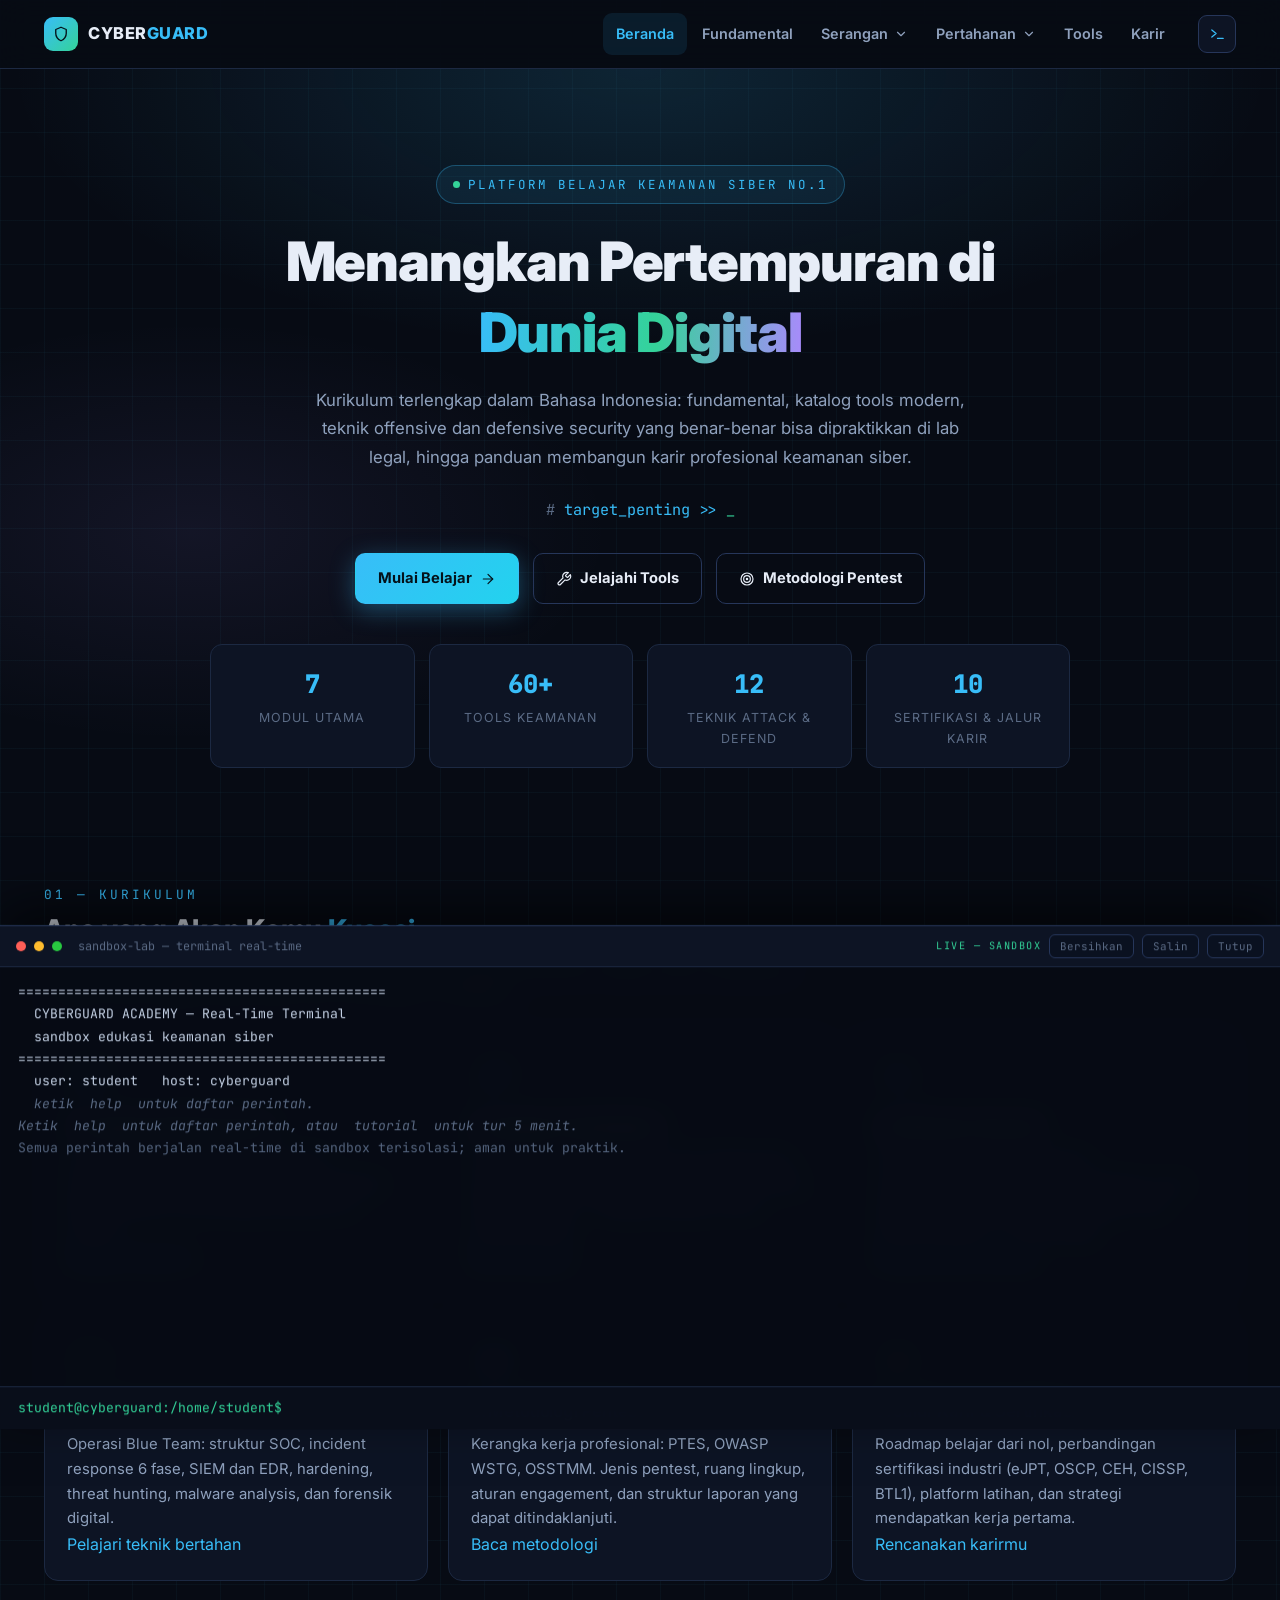
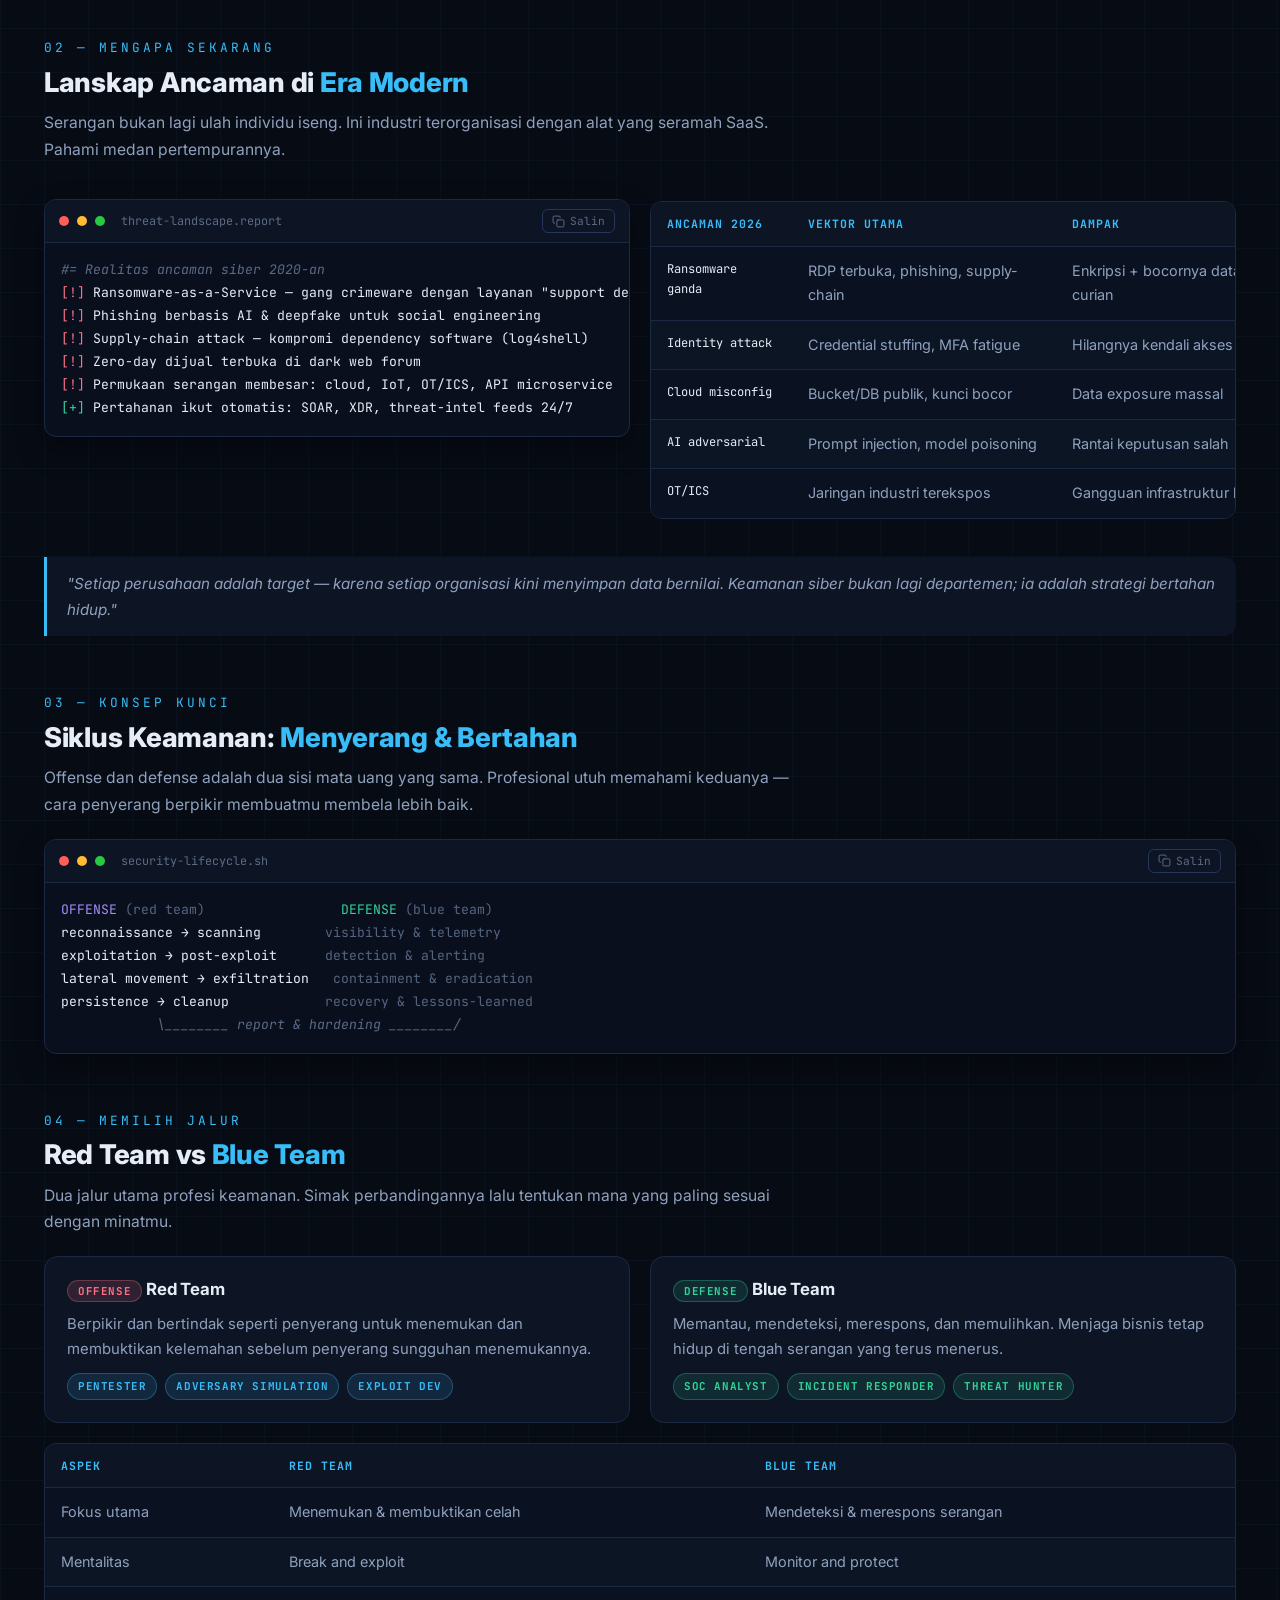
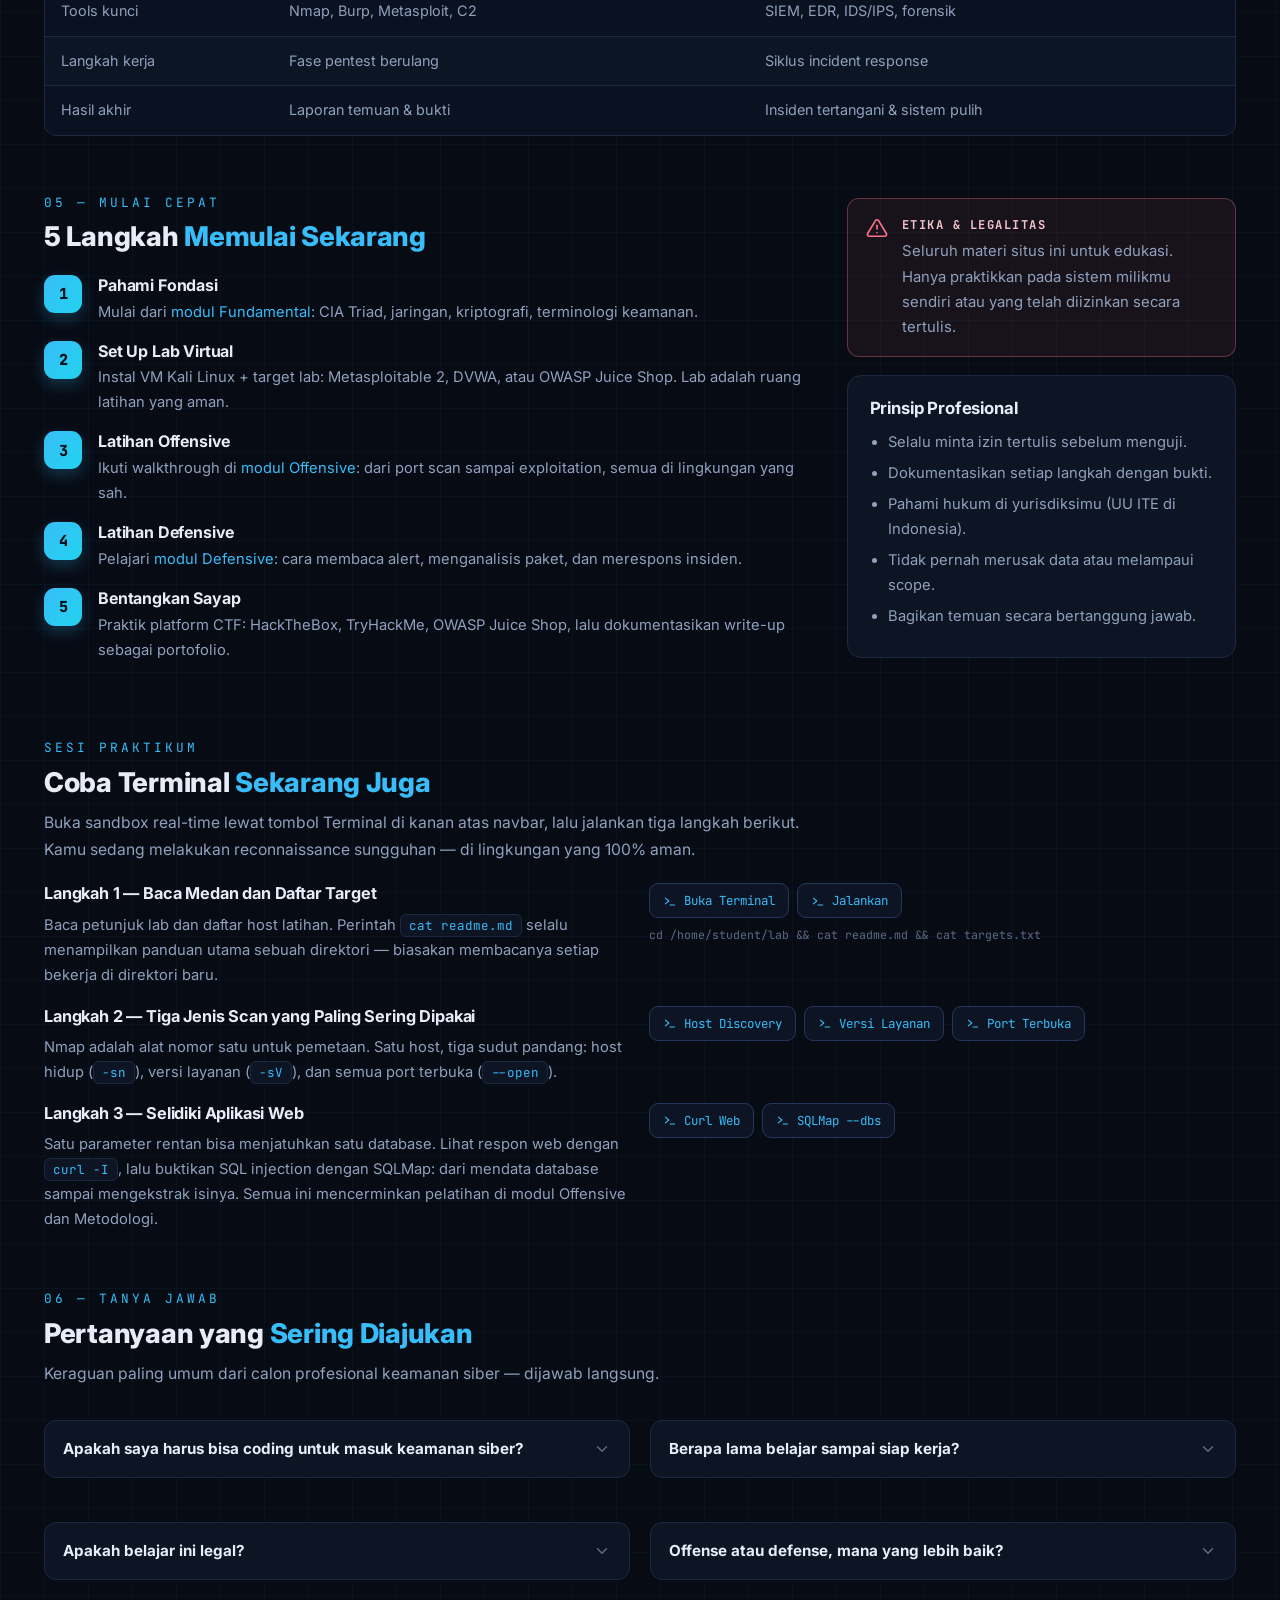
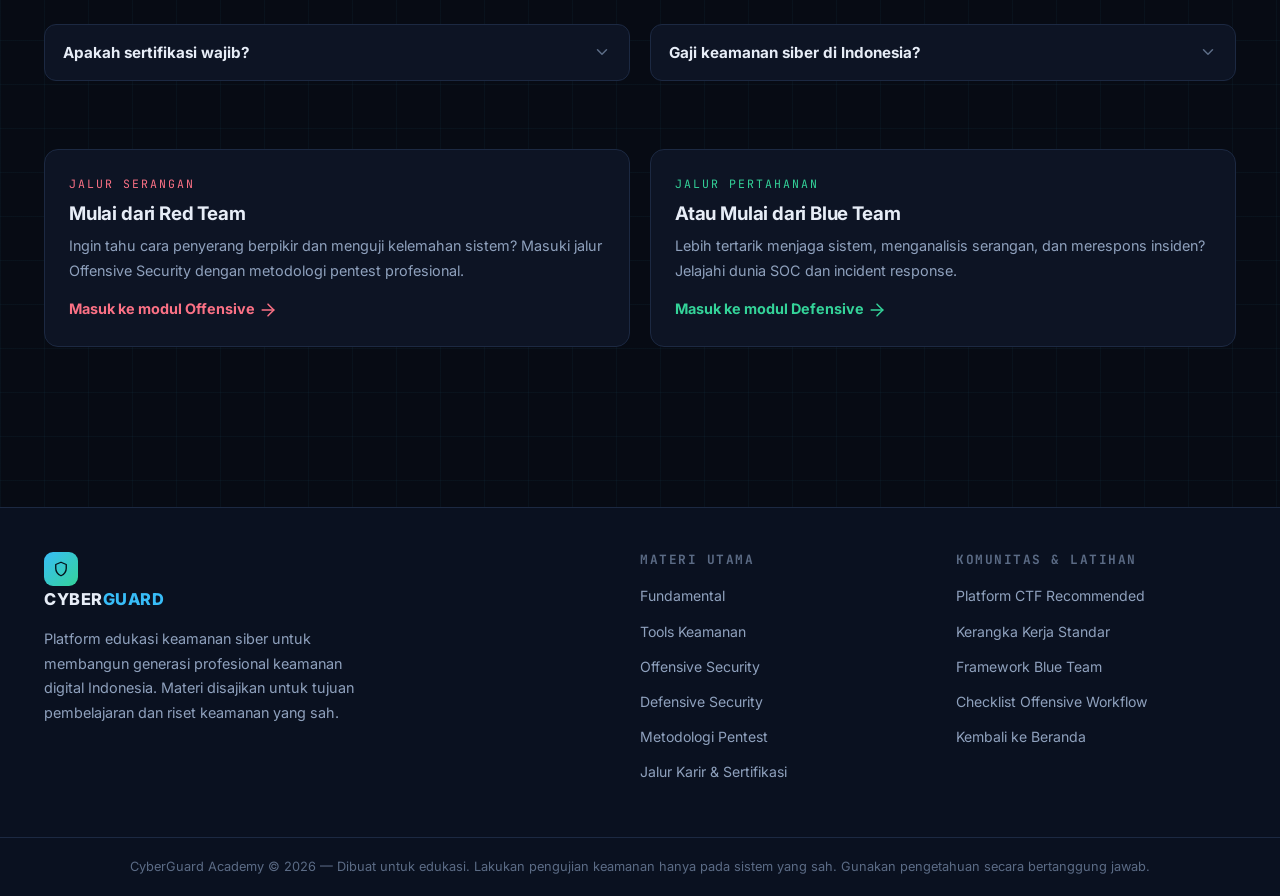
==== index.html @ bbfde1e2 "CyberGuard Academy v2 — terminal sandbox, pro tools (hydra/hashcat/john/gobuster/nikto/searchsploit/" ====
<!DOCTYPE html>
<html lang="id">
<head>
  <meta charset="UTF-8">
  <meta name="viewport" content="width=device-width, initial-scale=1.0">
  <meta name="description" content="CyberGuard Academy — platform pembelajaran keamanan siber terlengkap: fundamental, tools, offensive & defensive security, metodologi pentest, dan jalur karir.">
  <title>CyberGuard Academy — Pusat Pembelajaran Keamanan Siber</title>
  <link rel="preconnect" href="https://fonts.googleapis.com">
  <link rel="preconnect" href="https://fonts.gstatic.com" crossorigin>
  <link href="https://fonts.googleapis.com/css2?family=Inter:wght@400;600;700;800;900&family=JetBrains+Mono:wght@400;600;700&display=swap" rel="stylesheet">
  <link rel="stylesheet" href="css/styles.css">
</head>
<body>

  <!-- ============ SVG ICON SPRITE ============ -->
  <svg xmlns="http://www.w3.org/2000/svg" style="display:none">
    <symbol id="ic-shield" viewBox="0 0 24 24" fill="none" stroke="currentColor" stroke-width="1.8" stroke-linecap="round" stroke-linejoin="round"><path d="M12 3l7 3v5c0 4.6-2.9 8.2-7 10-4.1-1.8-7-5.4-7-10V6z"/></symbol>
    <symbol id="ic-shield-check" viewBox="0 0 24 24" fill="none" stroke="currentColor" stroke-width="1.8" stroke-linecap="round" stroke-linejoin="round"><path d="M12 3l7 3v5c0 4.6-2.9 8.2-7 10-4.1-1.8-7-5.4-7-10V6z"/><path d="M9 12l2 2 4-4"/></symbol>
    <symbol id="ic-lock" viewBox="0 0 24 24" fill="none" stroke="currentColor" stroke-width="1.8" stroke-linecap="round" stroke-linejoin="round"><rect x="4" y="11" width="16" height="10" rx="2"/><path d="M8 11V7a4 4 0 118 0v4"/></symbol>
    <symbol id="ic-book" viewBox="0 0 24 24" fill="none" stroke="currentColor" stroke-width="1.8" stroke-linecap="round" stroke-linejoin="round"><path d="M2 4h4a4 4 0 014 4v13a3 3 0 00-3-3H2z"/><path d="M22 4h-4a4 4 0 00-4 4v13a3 3 0 013-3h5z"/></symbol>
    <symbol id="ic-wrench" viewBox="0 0 24 24" fill="none" stroke="currentColor" stroke-width="1.8" stroke-linecap="round" stroke-linejoin="round"><path d="M14.7 6.3a1 1 0 000 1.4l1.6 1.6a1 1 0 001.4 0l3.8-3.8a6 6 0 01-7.9 7.9l-6.9 6.9a2.1 2.1 0 01-3-3l6.9-6.9a6 6 0 017.9-7.9l-3.8 3.8z"/></symbol>
    <symbol id="ic-search" viewBox="0 0 24 24" fill="none" stroke="currentColor" stroke-width="1.8" stroke-linecap="round" stroke-linejoin="round"><circle cx="11" cy="11" r="7"/><path d="M21 21l-4.3-4.3"/></symbol>
    <symbol id="ic-target" viewBox="0 0 24 24" fill="none" stroke="currentColor" stroke-width="1.8" stroke-linecap="round" stroke-linejoin="round"><circle cx="12" cy="12" r="9"/><circle cx="12" cy="12" r="5"/><circle cx="12" cy="12" r="1"/></symbol>
    <symbol id="ic-server" viewBox="0 0 24 24" fill="none" stroke="currentColor" stroke-width="1.8" stroke-linecap="round" stroke-linejoin="round"><rect x="3" y="4" width="18" height="7" rx="2"/><rect x="3" y="13" width="18" height="7" rx="2"/><path d="M7 7.5h.01M7 16.5h.01"/></symbol>
    <symbol id="ic-key" viewBox="0 0 24 24" fill="none" stroke="currentColor" stroke-width="1.8" stroke-linecap="round" stroke-linejoin="round"><circle cx="7.5" cy="15.5" r="5.5"/><path d="M11.8 11.2L22 1m0 0l-4 4m3-6L15.5 4.5 19 8l4-4"/></symbol>
    <symbol id="ic-terminal" viewBox="0 0 24 24" fill="none" stroke="currentColor" stroke-width="1.8" stroke-linecap="round" stroke-linejoin="round"><path d="M4 17l6-5-6-5"/><path d="M12 19h8"/></symbol>
    <symbol id="ic-alert" viewBox="0 0 24 24" fill="none" stroke="currentColor" stroke-width="1.8" stroke-linecap="round" stroke-linejoin="round"><path d="M10.3 3.9L1.8 18a2 2 0 001.7 3h17a2 2 0 001.7-3L13.7 3.9a2 2 0 00-3.4 0z"/><path d="M12 9v4"/><path d="M12 17h.01"/></symbol>
    <symbol id="ic-check" viewBox="0 0 24 24" fill="none" stroke="currentColor" stroke-width="2" stroke-linecap="round" stroke-linejoin="round"><circle cx="12" cy="12" r="10"/><path d="M8 12l3 3 5-6"/></symbol>
    <symbol id="ic-info" viewBox="0 0 24 24" fill="none" stroke="currentColor" stroke-width="1.8" stroke-linecap="round" stroke-linejoin="round"><circle cx="12" cy="12" r="10"/><path d="M12 16v-4"/><path d="M12 8h.01"/></symbol>
    <symbol id="ic-up" viewBox="0 0 24 24" fill="none" stroke="currentColor" stroke-width="2" stroke-linecap="round" stroke-linejoin="round"><path d="M12 19V5"/><path d="M5 12l7-7 7 7"/></symbol>
    <symbol id="ic-right" viewBox="0 0 24 24" fill="none" stroke="currentColor" stroke-width="1.8" stroke-linecap="round" stroke-linejoin="round"><path d="M5 12h14"/><path d="M12 5l7 7-7 7"/></symbol>
    <symbol id="ic-down" viewBox="0 0 24 24" fill="none" stroke="currentColor" stroke-width="2" stroke-linecap="round" stroke-linejoin="round"><path d="M6 9l6 6 6-6"/></symbol>
    <symbol id="ic-copy" viewBox="0 0 24 24" fill="none" stroke="currentColor" stroke-width="1.8" stroke-linecap="round" stroke-linejoin="round"><rect x="9" y="9" width="13" height="13" rx="2"/><path d="M5 15H4a2 2 0 01-2-2V4a2 2 0 012-2h9a2 2 0 012 2v1"/></symbol>
    <symbol id="ic-globe" viewBox="0 0 24 24" fill="none" stroke="currentColor" stroke-width="1.6" stroke-linecap="round" stroke-linejoin="round"><circle cx="12" cy="12" r="10"/><path d="M2 12h20"/><path d="M12 2a15.3 15.3 0 010 20 15.3 15.3 0 010-20z"/></symbol>
    <symbol id="ic-cpu" viewBox="0 0 24 24" fill="none" stroke="currentColor" stroke-width="1.8" stroke-linecap="round" stroke-linejoin="round"><rect x="4" y="4" width="16" height="16" rx="2"/><rect x="9" y="9" width="6" height="6"/><path d="M9 1v3M15 1v3M9 20v3M15 20v3M20 9h3M20 14h3M1 9h3M1 14h3"/></symbol>
    <symbol id="ic-layers" viewBox="0 0 24 24" fill="none" stroke="currentColor" stroke-width="1.8" stroke-linecap="round" stroke-linejoin="round"><path d="M12 2L2 7l10 5 10-5z"/><path d="M2 17l10 5 10-5"/><path d="M2 12l10 5 10-5"/></symbol>
    <symbol id="ic-user" viewBox="0 0 24 24" fill="none" stroke="currentColor" stroke-width="1.8" stroke-linecap="round" stroke-linejoin="round"><path d="M20 21v-2a4 4 0 00-4-4H8a4 4 0 00-4 4v2"/><circle cx="12" cy="7" r="4"/></symbol>
    <symbol id="ic-flag" viewBox="0 0 24 24" fill="none" stroke="currentColor" stroke-width="1.8" stroke-linecap="round" stroke-linejoin="round"><path d="M4 22V3"/><path d="M4 4h16l-3 4 3 4H4"/></symbol>
    <symbol id="ic-cloud" viewBox="0 0 24 24" fill="none" stroke="currentColor" stroke-width="1.8" stroke-linecap="round" stroke-linejoin="round"><path d="M17.5 19a4.5 4.5 0 00.4-9A7 7 0 105 17.6"/><path d="M12 13v8M9 18l3-3 3 3"/></symbol>
    <symbol id="ic-arrows" viewBox="0 0 24 24" fill="none" stroke="currentColor" stroke-width="1.8" stroke-linecap="round" stroke-linejoin="round"><path d="M8 3L4 7l4 4"/><path d="M4 7h16"/><path d="M16 21l4-4-4-4"/><path d="M20 17H4"/></symbol>
    <symbol id="ic-menu" viewBox="0 0 24 24" fill="none" stroke="currentColor" stroke-width="2" stroke-linecap="round" stroke-linejoin="round"><path d="M3 6h18M3 12h18M3 18h18"/></symbol>
  </svg>

  <!-- ============ NAVBAR ============ -->
  <nav class="navbar">
    <div class="nav-inner">
      <a href="index.html" class="brand">
        <span class="brand-mark"><svg><use href="#ic-shield"/></svg></span>
        <span class="brand-name">CYBER<span class="c">GUARD</span></span>
      </a>
      <button class="nav-toggle" aria-label="Menu utama"><svg><use href="#ic-menu"/></svg></button>
      <div class="nav-right">
      <ul class="nav-links">
        <li><a class="nav-link active" href="index.html">Beranda</a></li>
        <li><a class="nav-link" href="fundamentals.html">Fundamental</a></li>
        <li class="nav-dd">
          <a class="nav-link" href="offensive.html">Serangan<svg><use href="#ic-down"/></svg></a>
          <div class="dd-menu">
            <a href="offensive.html"><svg><use href="#ic-arrows"/></svg>Offensive Security</a>
            <a href="methodology.html"><svg><use href="#ic-target"/></svg>Metodologi Pentest</a>
          </div>
        </li>
        <li class="nav-dd">
          <a class="nav-link" href="defensive.html">Pertahanan<svg><use href="#ic-down"/></svg></a>
          <div class="dd-menu">
            <a href="defensive.html"><svg><use href="#ic-shield-check"/></svg>Defensive Security</a>
            <a href="tools.html"><svg><use href="#ic-wrench"/></svg>Katalog Tools</a>
          </div>
        </li>
        <li><a class="nav-link" href="tools.html">Tools</a></li>
        <li><a class="nav-link" href="careers.html">Karir</a></li>
      </ul>
      <button class="term-btn" type="button" data-term-toggle aria-label="Buka terminal"><svg><use href="#ic-terminal"/></svg></button>
      </div>
    </div>
  </nav>

  <!-- ============ HERO ============ -->
  <header class="hero">
    <div class="hero-content">
      <span class="hero-kicker"><span class="dot"></span> platform belajar keamanan siber no.1</span>
      <h1>Menangkan Pertempuran di <span class="grad">Dunia Digital</span></h1>
      <p class="lead">Kurikulum terlengkap dalam Bahasa Indonesia: fundamental, katalog tools modern, teknik offensive dan defensive security yang benar-benar bisa dipraktikkan di lab legal, hingga panduan membangun karir profesional keamanan siber.</p>
      <p class="hero-type"><span class="lbl">#</span> target_penting &gt;&gt; <span data-typewriter></span><span class="cursor-blink">_</span></p>
      <div class="btn-group" style="display:flex;gap:14px;flex-wrap:wrap;justify-content:center;">
        <a class="btn btn-primary" href="fundamentals.html">Mulai Belajar<svg><use href="#ic-right"/></svg></a>
        <a class="btn btn-outline" href="tools.html"><svg><use href="#ic-wrench"/></svg>Jelajahi Tools</a>
        <a class="btn btn-outline" href="methodology.html"><svg><use href="#ic-target"/></svg>Metodologi Pentest</a>
      </div>
      <div class="hero-stats">
        <div class="hstat"><div class="n">7</div><div class="l">Modul Utama</div></div>
        <div class="hstat"><div class="n">60+</div><div class="l">Tools Keamanan</div></div>
        <div class="hstat"><div class="n">12</div><div class="l">Teknik Attack &amp; Defend</div></div>
        <div class="hstat"><div class="n">10</div><div class="l">Sertifikasi &amp; Jalur Karir</div></div>
      </div>
    </div>
  </header>

  <div class="container">

    <!-- ============ MODUL ============ -->
    <section class="section">
      <div class="sec-head">
        <span class="sec-num">01 — kurikulum</span>
        <h2 class="sec-title">Apa yang Akan Kamu <span class="accent">Kuasai</span></h2>
        <p class="sec-sub">Enam modul terstruktur yang membawa kamu dari nol menjadi profesional. Setiap modul menjelaskan konsep, tools, langkah kerja nyata, dan cara berpikir di baliknya.</p>
      </div>
      <div class="grid-3">
        <div class="card reveal">
          <div class="icon-box"><svg><use href="#ic-book"/></svg></div>
          <h3>1. Fundamental Keamanan</h3>
          <p>CIA Triad, model jaringan OSI/TCP-IP, kriptografi, terminologi CVE/CVSS, klasifikasi aktor ancaman, dan lanskap ancaman era modern.</p>
          <a href="fundamentals.html">Pelajari modul ini</a>
        </div>
        <div class="card reveal">
          <div class="icon-box"><svg><use href="#ic-wrench"/></svg></div>
          <h3>2. Katalog Tools Modern</h3>
          <p>Pengenalan mendalam 60+ tools: Nmap, Burp Suite, SQLMap, Metasploit, Wireshark, Suricata, SIEM, forensik — lengkap dengan contoh perintah nyata.</p>
          <a href="tools.html">Buka katalog</a>
        </div>
        <div class="card reveal">
          <div class="icon-box"><svg><use href="#ic-arrows"/></svg></div>
          <h3>3. Offensive Security</h3>
          <p>Teknik ethical hacking modern: reconnaissance, scanning, exploitation, post-exploitation, serangan web, wireless, dan Active Directory — secara legal.</p>
          <a href="offensive.html">Pelajari teknik serang</a>
        </div>
        <div class="card reveal">
          <div class="icon-box" style="color:var(--lime)"><svg><use href="#ic-shield-check"/></svg></div>
          <h3>4. Defensive Security</h3>
          <p>Operasi Blue Team: struktur SOC, incident response 6 fase, SIEM dan EDR, hardening, threat hunting, malware analysis, dan forensik digital.</p>
          <a href="defensive.html">Pelajari teknik bertahan</a>
        </div>
        <div class="card reveal">
          <div class="icon-box" style="color:var(--violet)"><svg><use href="#ic-target"/></svg></div>
          <h3>5. Metodologi Pentest</h3>
          <p>Kerangka kerja profesional: PTES, OWASP WSTG, OSSTMM. Jenis pentest, ruang lingkup, aturan engagement, dan struktur laporan yang dapat ditindaklanjuti.</p>
          <a href="methodology.html">Baca metodologi</a>
        </div>
        <div class="card reveal">
          <div class="icon-box" style="color:var(--amber)"><svg><use href="#ic-user"/></svg></div>
          <h3>6. Jalur Karir &amp; Sertifikasi</h3>
          <p>Roadmap belajar dari nol, perbandingan sertifikasi industri (eJPT, OSCP, CEH, CISSP, BTL1), platform latihan, dan strategi mendapatkan kerja pertama.</p>
          <a href="careers.html">Rencanakan karirmu</a>
        </div>
      </div>
    </section>

    <!-- ============ LANDSCAPE ============ -->
    <section class="section">
      <div class="sec-head">
        <span class="sec-num">02 — mengapa sekarang</span>
        <h2 class="sec-title">Lanskap Ancaman di <span class="accent">Era Modern</span></h2>
        <p class="sec-sub">Serangan bukan lagi ulah individu iseng. Ini industri terorganisasi dengan alat yang seramah SaaS. Pahami medan pertempurannya.</p>
      </div>
      <div class="grid-2">
        <div>
          <div class="terminal">
            <div class="term-bar">
              <span class="tdot tdot-r"></span><span class="tdot tdot-y"></span><span class="tdot tdot-g"></span>
              <span class="term-title">threat-landscape.report</span>
              <button class="term-copy" type="button"><svg style="width:13px;height:13px"><use href="#ic-copy"/></svg>Salin</button>
            </div>
            <div class="term-body"><pre><span class="t-comment">#= Realitas ancaman siber 2020-an</span>
<span class="t-hot">[!]</span> Ransomware-as-a-Service &mdash; gang crimeware dengan layanan "support desk"
<span class="t-hot">[!]</span> Phishing berbasis AI &amp; deepfake untuk social engineering
<span class="t-hot">[!]</span> Supply-chain attack &mdash; kompromi dependency software (log4shell)
<span class="t-hot">[!]</span> Zero-day dijual terbuka di dark web forum
<span class="t-hot">[!]</span> Permukaan serangan membesar: cloud, IoT, OT/ICS, API microservice
<span class="t-ok">[+]</span> Pertahanan ikut otomatis: SOAR, XDR, threat-intel feeds 24/7</pre></div>
          </div>
        </div>
        <div>
          <div class="table-wrap">
            <table>
              <thead><tr><th>Ancaman 2026</th><th>Vektor Utama</th><th>Dampak</th></tr></thead>
              <tbody>
                <tr><td class="mono">Ransomware ganda</td><td>RDP terbuka, phishing, supply-chain</td><td>Enkripsi + bocornya data curian</td></tr>
                <tr><td class="mono">Identity attack</td><td>Credential stuffing, MFA fatigue</td><td>Hilangnya kendali akses</td></tr>
                <tr><td class="mono">Cloud misconfig</td><td>Bucket/DB publik, kunci bocor</td><td>Data exposure massal</td></tr>
                <tr><td class="mono">AI adversarial</td><td>Prompt injection, model poisoning</td><td>Rantai keputusan salah</td></tr>
                <tr><td class="mono">OT/ICS</td><td>Jaringan industri terekspos</td><td>Gangguan infrastruktur kritis</td></tr>
              </tbody>
            </table>
          </div>
        </div>
      </div>
      <div class="quote">"Setiap perusahaan adalah target — karena setiap organisasi kini menyimpan data bernilai. Keamanan siber bukan lagi departemen; ia adalah strategi bertahan hidup."</div>
    </section>

    <!-- ============ SIKLUS ============ -->
    <section class="section">
      <div class="sec-head">
        <span class="sec-num">03 — konsep kunci</span>
        <h2 class="sec-title">Siklus Keamanan: <span class="accent">Menyerang &amp; Bertahan</span></h2>
        <p class="sec-sub">Offense dan defense adalah dua sisi mata uang yang sama. Profesional utuh memahami keduanya — cara penyerang berpikir membuatmu membela lebih baik.</p>
      </div>
      <div class="terminal">
        <div class="term-bar">
          <span class="tdot tdot-r"></span><span class="tdot tdot-y"></span><span class="tdot tdot-g"></span>
          <span class="term-title">security-lifecycle.sh</span>
          <button class="term-copy" type="button"><svg style="width:13px;height:13px"><use href="#ic-copy"/></svg>Salin</button>
        </div>
        <div class="term-body"><pre><span class="t-purple">OFFENSE</span><span class="t-dim"> (red team)</span>                 <span class="t-ok">DEFENSE</span><span class="t-dim"> (blue team)</span>
reconnaissance &#8594; scanning        <span class="t-dim">visibility &amp; telemetry</span>
exploitation &#8594; post-exploit      <span class="t-dim">detection &amp; alerting</span>
lateral movement &#8594; exfiltration   <span class="t-dim">containment &amp; eradication</span>
persistence &#8594; cleanup            <span class="t-dim">recovery &amp; lessons-learned</span>
            <span class="t-comment">\________ report &amp; hardening ________/</span></pre></div>
      </div>
    </section>

    <!-- ============ PERBANDINGAN ============ -->
    <section class="section">
      <div class="sec-head">
        <span class="sec-num">04 — memilih jalur</span>
        <h2 class="sec-title">Red Team vs <span class="accent">Blue Team</span></h2>
        <p class="sec-sub">Dua jalur utama profesi keamanan. Simak perbandingannya lalu tentukan mana yang paling sesuai dengan minatmu.</p>
      </div>
      <div class="grid-2">
        <div class="card reveal">
          <h3><span class="tag tag-off">Offense</span> Red Team</h3>
          <p>Berpikir dan bertindak seperti penyerang untuk menemukan dan membuktikan kelemahan sebelum penyerang sungguhan menemukannya.</p>
          <div class="pill-row">
            <span class="tag tag-rec">Pentester</span><span class="tag tag-rec">Adversary Simulation</span><span class="tag tag-rec">Exploit Dev</span>
          </div>
        </div>
        <div class="card reveal">
          <h3><span class="tag tag-def">Defense</span> Blue Team</h3>
          <p>Memantau, mendeteksi, merespons, dan memulihkan. Menjaga bisnis tetap hidup di tengah serangan yang terus menerus.</p>
          <div class="pill-row">
            <span class="tag tag-def">SOC Analyst</span><span class="tag tag-def">Incident Responder</span><span class="tag tag-def">Threat Hunter</span>
          </div>
        </div>
      </div>
      <div class="table-wrap" style="margin-top:20px">
        <table>
          <thead><tr><th>Aspek</th><th>Red Team</th><th>Blue Team</th></tr></thead>
          <tbody>
            <tr><td>Fokus utama</td><td>Menemukan &amp; membuktikan celah</td><td>Mendeteksi &amp; merespons serangan</td></tr>
            <tr><td>Mentalitas</td><td>Break and exploit</td><td>Monitor and protect</td></tr>
            <tr><td>Tools kunci</td><td>Nmap, Burp, Metasploit, C2</td><td>SIEM, EDR, IDS/IPS, forensik</td></tr>
            <tr><td>Langkah kerja</td><td>Fase pentest berulang</td><td>Siklus incident response</td></tr>
            <tr><td>Hasil akhir</td><td>Laporan temuan &amp; bukti</td><td>Insiden tertangani &amp; sistem pulih</td></tr>
          </tbody>
        </table>
      </div>
    </section>

    <!-- ============ START ============ -->
    <section class="section">
      <div class="grid-2-1" style="display:grid;grid-template-columns:2fr 1fr;gap:24px;align-items:start;">
        <div>
          <div class="sec-head">
            <span class="sec-num">05 — mulai cepat</span>
            <h2 class="sec-title">5 Langkah <span class="accent">Memulai Sekarang</span></h2>
          </div>
          <div class="steps">
            <div class="step reveal"><div class="step-num">1</div><div class="step-body"><h4>Pahami Fondasi</h4><p>Mulai dari <a href="fundamentals.html">modul Fundamental</a>: CIA Triad, jaringan, kriptografi, terminologi keamanan.</p></div></div>
            <div class="step reveal"><div class="step-num">2</div><div class="step-body"><h4>Set Up Lab Virtual</h4><p>Instal VM Kali Linux + target lab: Metasploitable 2, DVWA, atau OWASP Juice Shop. Lab adalah ruang latihan yang aman.</p></div></div>
            <div class="step reveal"><div class="step-num">3</div><div class="step-body"><h4>Latihan Offensive</h4><p>Ikuti walkthrough di <a href="offensive.html">modul Offensive</a>: dari port scan sampai exploitation, semua di lingkungan yang sah.</p></div></div>
            <div class="step reveal"><div class="step-num">4</div><div class="step-body"><h4>Latihan Defensive</h4><p>Pelajari <a href="defensive.html">modul Defensive</a>: cara membaca alert, menganalisis paket, dan merespons insiden.</p></div></div>
            <div class="step reveal"><div class="step-num">5</div><div class="step-body"><h4>Bentangkan Sayap</h4><p>Praktik platform CTF: HackTheBox, TryHackMe, OWASP Juice Shop, lalu dokumentasikan write-up sebagai portofolio.</p></div></div>
          </div>
        </div>
        <div>
          <div class="alert alert-danger" style="margin-top:6px">
            <svg><use href="#ic-alert"/></svg>
            <div><strong>Etika &amp; Legalitas</strong><p>Seluruh materi situs ini untuk edukasi. Hanya praktikkan pada sistem milikmu sendiri atau yang telah diizinkan secara tertulis.</p></div>
          </div>
          <div class="card reveal">
            <h3>Prinsip Profesional</h3>
            <ul>
              <li>Selalu minta izin tertulis sebelum menguji.</li>
              <li>Dokumentasikan setiap langkah dengan bukti.</li>
              <li>Pahami hukum di yurisdiksimu (UU ITE di Indonesia).</li>
              <li>Tidak pernah merusak data atau melampaui scope.</li>
              <li>Bagikan temuan secara bertanggung jawab.</li>
            </ul>
          </div>
        </div>
      </div>
    </section>

    <!-- ============ PRAKTIKUM (quick start) ============ -->
        <section class="section" id="praktik">
          <div class="sec-head">
            <span class="sec-num">sesi praktikum</span>
            <h2 class="sec-title">Coba Terminal <span class="accent">Sekarang Juga</span></h2>
            <p class="sec-sub">Buka sandbox real-time lewat tombol Terminal di kanan atas navbar, lalu jalankan tiga langkah berikut. Kamu sedang melakukan reconnaissance sungguhan — di lingkungan yang 100% aman.</p>
          </div>

          <div class="praktik">
            <div class="praktik-explain">
              <h3>Langkah 1 — Baca Medan dan Daftar Target</h3>
              <p>Baca petunjuk lab dan daftar host latihan. Perintah <code class="inline">cat readme.md</code> selalu menampilkan panduan utama sebuah direktori — biasakan membacanya setiap bekerja di direktori baru.</p>
            </div>
            <div class="praktik-play">
              <div class="run-line">
                <button class="run-btn" type="button" data-term-toggle><svg><use href="#ic-terminal"/></svg>Buka Terminal</button>
                <button class="run-btn" type="button" data-run="cd /home/student/lab && cat readme.md && cat targets.txt"><svg><use href="#ic-terminal"/></svg>Jalankan</button>
                <code class="run-hint">cd /home/student/lab && cat readme.md && cat targets.txt</code>
              </div>
            </div>
          </div>

          <div class="praktik">
            <div class="praktik-explain">
              <h3>Langkah 2 — Tiga Jenis Scan yang Paling Sering Dipakai</h3>
              <p>Nmap adalah alat nomor satu untuk pemetaan. Satu host, tiga sudut pandang: host hidup (<code class="inline">-sn</code>), versi layanan (<code class="inline">-sV</code>), dan semua port terbuka (<code class="inline">--open</code>).</p>
            </div>
            <div class="praktik-play">
              <div class="run-line">
                <button class="run-btn" type="button" data-run="nmap -sn 192.168.1.10"><svg><use href="#ic-terminal"/></svg>Host Discovery</button>
                <button class="run-btn" type="button" data-run="nmap -sV 192.168.1.10"><svg><use href="#ic-terminal"/></svg>Versi Layanan</button>
                <button class="run-btn" type="button" data-run="nmap 192.168.1.20 --open"><svg><use href="#ic-terminal"/></svg>Port Terbuka</button>
              </div>
            </div>
          </div>

          <div class="praktik">
            <div class="praktik-explain">
              <h3>Langkah 3 — Selidiki Aplikasi Web</h3>
              <p>Satu parameter rentan bisa menjatuhkan satu database. Lihat respon web dengan <code class="inline">curl -I</code>, lalu buktikan SQL injection dengan SQLMap: dari mendata database sampai mengekstrak isinya. Semua ini mencerminkan pelatihan di modul Offensive dan Metodologi.</p>
            </div>
            <div class="praktik-play">
              <div class="run-line">
                <button class="run-btn" type="button" data-run="curl -I http://lab-web-01/search?id=1"><svg><use href="#ic-terminal"/></svg>Curl Web</button>
                <button class="run-btn" type="button" data-run="sqlmap -u 'http://lab-web-01/search?id=1' --dbs"><svg><use href="#ic-terminal"/></svg>SQLMap --dbs</button>
              </div>
            </div>
          </div>
        </section>

        <!-- ============ FAQ ============ -->
    <section class="section">
      <div class="sec-head">
        <span class="sec-num">06 — tanya jawab</span>
        <h2 class="sec-title">Pertanyaan yang <span class="accent">Sering Diajukan</span></h2>
        <p class="sec-sub">Keraguan paling umum dari calon profesional keamanan siber — dijawab langsung.</p>
      </div>
      <div class="grid-2">
        <details class="acc reveal"><summary>Apakah saya harus bisa coding untuk masuk keamanan siber?<svg class="acc-ic"><use href="#ic-down"/></svg></summary><div class="acc-body"><p>Tidak wajib di awal, tetapi sangat membantu. Untuk SOC/pentest level pemula, pemahaman Linux, networking, dan skrip dasar (Bash/Python) sudah cukup. Python semakin penting saat kamu naik ke otomasi, exploit development, dan malware analysis.</p></div></details>
        <details class="acc reveal"><summary>Berapa lama belajar sampai siap kerja?<svg class="acc-ic"><use href="#ic-down"/></svg></summary><div class="acc-body"><p>Dengan belajar konsisten 10-15 jam per minggu, kebanyakan orang mencapai level "siap melamar posisi junior" dalam 9-18 bulan. Sertifikasi entry seperti eJPT atau Security+ mempercepat masuknya rekrutmen.</p></div></details>
        <details class="acc reveal"><summary>Apakah belajar ini legal?<svg class="acc-ic"><use href="#ic-down"/></svg></summary><div class="acc-body"><p>Sangat legal selama dilakukan di lingkungan lab kamu sendiri, platform CTF resmi, atau dengan izin tertulis pemilik sistem. Yang ilegal adalah menguji sistem tanpa izin — itu tindak pidana.</p></div></details>
        <details class="acc reveal"><summary>Offense atau defense, mana yang lebih baik?<svg class="acc-ic"><use href="#ic-down"/></svg></summary><div class="acc-body"><p>Tidak ada yang "lebih baik" — keduanya dibutuhkan pasar. Mulai dari sisi yang paling menarik minatmu, lalu pelajari sisi lainnya untuk pemahaman utuh. Banyak profesional unggul justru karena paham keduanya (purple team mindset).</p></div></details>
        <details class="acc reveal"><summary>Apakah sertifikasi wajib?<svg class="acc-ic"><use href="#ic-down"/></svg></summary><div class="acc-body"><p>Not strictly required, tapi sangat mempercepat seleksi HR. Di Indonesia, sertifikasi entry-level (Security+, eJPT) cukup untuk membuka pintu; OSCP/CISSP relevan saat naik level lebih senior.</p></div></details>
        <details class="acc reveal"><summary>Gaji keamanan siber di Indonesia?<svg class="acc-ic"><use href="#ic-down"/></svg></summary><div class="acc-body"><p>Junior fresh-graduate umumnya Rp 6-12 juta per bulan, SOC analyst berpengalaman Rp 12-25 juta, sedangkan pentester/architect senior bisa jauh di atas itu, apalagi untuk lembaga keuangan dan penyedia jasa keamanan. Kami bahas detail di <a href="careers.html">modul Karir</a>.</p></div></details>
      </div>
    </section>

    <!-- ============ PENUTUP ============ -->
    <section class="section">
      <div class="cta-row">
        <a class="cta cta-hot reveal" href="offensive.html">
          <span class="cta-lab">jalur serangan</span>
          <h3>Mulai dari Red Team</h3>
          <p>Ingin tahu cara penyerang berpikir dan menguji kelemahan sistem? Masuki jalur Offensive Security dengan metodologi pentest profesional.</p>
          <span style="color:var(--rose);font-weight:700;font-size:0.9rem;">Masuk ke modul Offensive <svg class="ic" style="vertical-align:middle"><use href="#ic-right"/></svg></span>
        </a>
        <a class="cta cta-def reveal" href="defensive.html">
          <span class="cta-lab">jalur pertahanan</span>
          <h3>Atau Mulai dari Blue Team</h3>
          <p>Lebih tertarik menjaga sistem, menganalisis serangan, dan merespons insiden? Jelajahi dunia SOC dan incident response.</p>
          <span style="color:var(--lime);font-weight:700;font-size:0.9rem;">Masuk ke modul Defensive <svg class="ic" style="vertical-align:middle"><use href="#ic-right"/></svg></span>
        </a>
      </div>
    </section>

  </div>

  <!-- ============ FOOTER ============ -->
  <footer>
    <div class="footer-inner">
      <div>
        <a href="index.html" class="brand" style="margin-bottom:14px;display:inline-block;">
          <span class="brand-mark"><svg><use href="#ic-shield"/></svg></span>
          <span class="brand-name">CYBER<span class="c">GUARD</span></span>
        </a>
        <p style="font-size:0.9rem;max-width:340px;">Platform edukasi keamanan siber untuk membangun generasi profesional keamanan digital Indonesia. Materi disajikan untuk tujuan pembelajaran dan riset keamanan yang sah.</p>
      </div>
      <div>
        <h4>Materi Utama</h4>
        <ul>
          <li><a href="fundamentals.html">Fundamental</a></li>
          <li><a href="tools.html">Tools Keamanan</a></li>
          <li><a href="offensive.html">Offensive Security</a></li>
          <li><a href="defensive.html">Defensive Security</a></li>
          <li><a href="methodology.html">Metodologi Pentest</a></li>
          <li><a href="careers.html">Jalur Karir &amp; Sertifikasi</a></li>
        </ul>
      </div>
      <div>
        <h4>Komunitas &amp; Latihan</h4>
        <ul>
          <li><a href="tools.html">Platform CTF Recommended</a></li>
          <li><a href="methodology.html">Kerangka Kerja Standar</a></li>
          <li><a href="defensive.html">Framework Blue Team</a></li>
          <li><a href="offensive.html">Checklist Offensive Workflow</a></li>
          <li><a href="index.html">Kembali ke Beranda</a></li>
        </ul>
      </div>
    </div>
    <div class="foot-note">CyberGuard Academy &copy; 2026 &mdash; Dibuat untuk edukasi. Lakukan pengujian keamanan hanya pada sistem yang sah. Gunakan pengetahuan secara bertanggung jawab.</div>
  </footer>

  <div class="toast"><svg><use href="#ic-check"/></svg><span>Salinan berhasil</span></div>
  <button class="back-top" aria-label="Kembali ke atas"><svg><use href="#ic-up"/></svg></button>

  <!-- ============ GLOBAL TERMINAL (real-time sandbox) ============ -->
  <div class="term-shell" id="termShell" aria-hidden="true">
    <div class="term-shell-bar">
      <span class="tdot tdot-r"></span><span class="tdot tdot-y"></span><span class="tdot tdot-g"></span>
      <span class="term-shell-title">sandbox-lab &mdash; terminal real-time</span>
      <span class="term-shell-status">LIVE &mdash; SANDBOX</span>
      <button class="term-shell-btn" type="button" data-term-clear>Bersihkan</button>
      <button class="term-shell-btn" type="button" data-term-copy>Salin</button>
      <button class="term-shell-btn" type="button" data-term-close>Tutup</button>
    </div>
    <div class="term-shell-body" id="termShellBody"></div>
    <div class="term-shell-input">
      <span class="ts-prompt" id="termPrompt">student@cyberguard:~$</span>
      <input type="text" id="termInput" autocomplete="off" spellcheck="false" aria-label="Ketik perintah terminal">
    </div>
  </div>

  <script src="js/script.js"></script>
  <script src="js/terminal.js"></script>
</body>
</html>
---- css/styles.css ----
/* ============================================================
   CYBERGUARD ACADEMY v2 — Global Stylesheet
   Design: Clean dark, technical, zero-emoji, SVG icons
   ============================================================ */

:root {
  --bg: #070b14;
  --bg-2: #0a1120;
  --bg-3: #0d1424;
  --card: #0d1424;
  --card-2: #101a30;
  --border: #1c2942;
  --border-2: #26365a;
  --text: #e7edf7;
  --dim: #8fa1bd;
  --mute: #5b6b85;
  --cyan: #38bdf8;
  --cyan-2: #22d3ee;
  --lime: #34d399;
  --rose: #fb7185;
  --amber: #fbbf24;
  --violet: #a78bfa;
  --code-bg: #0a0f1d;
  --radius: 14px;
  --shadow: 0 18px 40px rgba(0, 0, 0, 0.5);
  --mono: 'JetBrains Mono', 'Fira Code', ui-monospace, SFMono-Regular, Consolas, monospace;
  --sans: 'Inter', -apple-system, BlinkMacSystemFont, 'Segoe UI', Roboto, Helvetica, Arial, sans-serif;
}

* { margin: 0; padding: 0; box-sizing: border-box; }

html { scroll-behavior: smooth; }

body {
  font-family: var(--sans);
  background:
    linear-gradient(rgba(56, 189, 248, 0.04) 1px, transparent 1px),
    linear-gradient(90deg, rgba(56, 189, 248, 0.04) 1px, transparent 1px),
    var(--bg);
  background-size: 44px 44px;
  color: var(--text);
  line-height: 1.7;
  -webkit-font-smoothing: antialiased;
  overflow-x: hidden;
}

::-webkit-scrollbar { width: 11px; height: 11px; }
::-webkit-scrollbar-track { background: var(--bg-2); }
::-webkit-scrollbar-thumb { background: var(--border-2); border-radius: 8px; border: 2px solid var(--bg-2); }
::-webkit-scrollbar-thumb:hover { background: var(--cyan); }

::selection { background: rgba(56, 189, 248, 0.3); color: #fff; }

h1, h2, h3, h4, h5 { line-height: 1.3; font-weight: 700; letter-spacing: -0.01em; }
p { color: var(--dim); }
a { color: var(--cyan); text-decoration: none; }
a:hover { text-decoration: underline; }

/* ============ ICONS ============ */
.ic { width: 20px; height: 20px; flex-shrink: 0; }

/* ============ CONTAINERS / LAYOUT ============ */
.container { max-width: 1240px; margin: 0 auto; padding: 44px 24px; }

.layout { display: grid; grid-template-columns: 250px minmax(0, 1fr); gap: 40px; align-items: start; }
.layout-main { min-width: 0; }
@media (max-width: 1000px) { .layout { grid-template-columns: 1fr; } }

.grid-2 { display: grid; grid-template-columns: repeat(2, minmax(0, 1fr)); gap: 20px; }
.grid-3 { display: grid; grid-template-columns: repeat(3, minmax(0, 1fr)); gap: 20px; }
.grid-4 { display: grid; grid-template-columns: repeat(4, minmax(0, 1fr)); gap: 18px; }
@media (max-width: 1024px) { .grid-4 { grid-template-columns: repeat(2, 1fr); }
  .grid-3 { grid-template-columns: repeat(2, 1fr); } }
@media (max-width: 640px) { .grid-2, .grid-3, .grid-4 { grid-template-columns: 1fr; } }

/* ============ TYPOGRAPHY / SECTIONS ============ */
.section { margin-bottom: 56px; scroll-margin-top: 96px; }

.sec-head { margin-bottom: 20px; }
.sec-num {
  font-family: var(--mono);
  color: var(--cyan);
  font-size: 0.8rem;
  letter-spacing: 3px;
  text-transform: uppercase;
  display: block;
  margin-bottom: 6px;
}
.sec-title { font-size: 1.7rem; font-weight: 800; margin-bottom: 10px; }
.sec-title .accent { color: var(--cyan); }
.sec-sub { max-width: 760px; font-size: 0.98rem; }

/* ============ SECTION TOC SIDEBAR ============ */
.toc {
  position: sticky;
  top: 92px;
  background: var(--card);
  border: 1px solid var(--border);
  border-radius: var(--radius);
  padding: 18px 14px;
  max-height: calc(100vh - 120px);
  overflow: auto;
}
.toc-title {
  font-size: 0.72rem;
  font-family: var(--mono);
  letter-spacing: 2px;
  text-transform: uppercase;
  color: var(--mute);
  padding: 0 8px 10px;
  border-bottom: 1px solid var(--border);
  margin-bottom: 10px;
}
.toc a {
  display: flex;
  align-items: baseline;
  gap: 8px;
  color: var(--dim);
  font-size: 0.85rem;
  padding: 7px 8px;
  border-radius: 8px;
  border-left: 2px solid transparent;
  transition: 0.15s;
}
.toc a span { color: var(--mute); font-family: var(--mono); font-size: 0.72rem; }
.toc a:hover { color: var(--text); background: var(--bg-3); text-decoration: none; }
.toc a.active { color: var(--cyan); border-left-color: var(--cyan); background: rgba(56, 189, 248, 0.08); }
@media (max-width: 1000px) { .toc { position: static; max-height: none; } }

/* ============ NAVBAR ============ */
.navbar {
  position: sticky;
  top: 0;
  z-index: 1000;
  background: rgba(7, 11, 20, 0.82);
  backdrop-filter: blur(16px);
  -webkit-backdrop-filter: blur(16px);
  border-bottom: 1px solid var(--border);
}
.nav-inner {
  max-width: 1240px;
  margin: 0 auto;
  padding: 0 24px;
  display: flex;
  align-items: center;
  justify-content: space-between;
  height: 68px;
}
.brand { display: flex; align-items: center; gap: 10px; color: var(--text); font-weight: 800; letter-spacing: 0.5px; }
.brand:hover { text-decoration: none; }
.brand-mark {
  width: 34px; height: 34px;
  display: grid;
  place-items: center;
  border-radius: 9px;
  background: linear-gradient(135deg, var(--cyan), var(--lime));
}
.brand-mark svg { width: 18px; height: 18px; color: #04121a; }
.brand-name { font-size: 1.02rem; }
.brand-name .c { color: var(--cyan); }

.nav-right { display: flex; align-items: center; gap: 10px; }
.nav-links { display: flex; align-items: center; gap: 2px; list-style: none; }
.nav-link {
  display: block;
  color: var(--dim);
  padding: 9px 13px;
  border-radius: 9px;
  font-size: 0.9rem;
  font-weight: 600;
  transition: 0.15s;
}
.nav-link:hover { color: var(--text); background: var(--bg-3); text-decoration: none; }
.nav-link.active { color: var(--cyan); background: rgba(56, 189, 248, 0.1); }

.nav-dd { position: relative; }
.nav-dd > .nav-link { display: flex; align-items: center; gap: 6px; }
.nav-dd > .nav-link svg { width: 14px; height: 14px; transition: transform 0.2s; }
.nav-dd.open > .nav-link svg { transform: rotate(180deg); }
.dd-menu {
  position: absolute;
  top: calc(100% + 6px);
  right: 0;
  min-width: 220px;
  background: var(--card-2);
  border: 1px solid var(--border-2);
  border-radius: 12px;
  padding: 8px;
  box-shadow: var(--shadow);
  opacity: 0;
  visibility: hidden;
  transform: translateY(-6px);
  transition: 0.18s;
  z-index: 1001;
}
.nav-dd.open .dd-menu { opacity: 1; visibility: visible; transform: none; }
.dd-menu a {
  display: flex;
  align-items: center;
  gap: 10px;
  color: var(--dim);
  padding: 9px 12px;
  border-radius: 8px;
  font-size: 0.88rem;
}
.dd-menu a svg { width: 16px; height: 16px; color: var(--cyan); }
.dd-menu a:hover { color: var(--text); background: var(--bg-3); text-decoration: none; }
.dd-sep { height: 1px; background: var(--border); margin: 6px 8px; }

.nav-toggle {
  display: none;
  background: var(--card);
  border: 1px solid var(--border-2);
  color: var(--text);
  padding: 9px 12px;
  border-radius: 9px;
  cursor: pointer;
}
.nav-toggle svg { width: 18px; height: 18px; display: block; }

@media (max-width: 1024px) {
  .nav-toggle { display: block; }
  .nav-links {
    position: absolute;
    top: 68px; left: 0; right: 0;
    display: none;
    flex-direction: column;
    background: rgba(7, 11, 20, 0.98);
    border-bottom: 1px solid var(--border-2);
    padding: 12px 16px 16px;
  }
  .nav-links.open { display: flex; }
  .nav-dd { width: 100%; }
  .dd-menu { position: static; box-shadow: none; opacity: 1; visibility: visible; transform: none; display: none;
    border: none; border-left: 2px solid var(--cyan); margin: 4px 0 4px 8px; border-radius: 0; background: transparent; }
  .nav-dd.open .dd-menu { display: block; }
  .nav-link { width: 100%; }
}

/* ============ HERO ============ */
.hero {
  position: relative;
  padding: 96px 24px 72px;
  text-align: center;
  overflow: hidden;
}
.hero::before {
  content: '';
  position: absolute;
  inset: 0;
  background:
    radial-gradient(ellipse 900px 400px at 50% 0%, rgba(56, 189, 248, 0.14), transparent 70%),
    radial-gradient(ellipse 600px 300px at 15% 60%, rgba(167, 139, 250, 0.08), transparent 70%);
  pointer-events: none;
}
.hero-content { position: relative; max-width: 860px; margin: 0 auto; }
.hero-kicker {
  display: inline-flex;
  align-items: center;
  gap: 8px;
  font-family: var(--mono);
  font-size: 0.78rem;
  letter-spacing: 3px;
  text-transform: uppercase;
  color: var(--cyan);
  background: rgba(56, 189, 248, 0.08);
  border: 1px solid rgba(56, 189, 248, 0.3);
  padding: 8px 16px;
  border-radius: 999px;
  margin-bottom: 22px;
}
.hero-kicker .dot { width: 7px; height: 7px; border-radius: 50%; background: var(--lime); }
.hero h1 { font-size: clamp(2.1rem, 5vw, 3.4rem); font-weight: 900; margin-bottom: 18px; letter-spacing: -0.02em; }
.hero h1 .grad {
  background: linear-gradient(92deg, var(--cyan), var(--lime) 55%, var(--violet));
  -webkit-background-clip: text;
  background-clip: text;
  color: transparent;
}
.hero p.lead { color: var(--dim); max-width: 680px; margin: 0 auto 26px; font-size: 1.05rem; }
.hero-type {
  font-family: var(--mono);
  font-size: 0.95rem;
  color: var(--cyan);
  margin-bottom: 30px;
}
.hero-type .lbl { color: var(--mute); }
.cursor-blink { animation: blink 1.1s step-end infinite; color: var(--lime); }
@keyframes blink { 50% { opacity: 0; } }

.hero-stats {
  display: grid;
  grid-template-columns: repeat(4, minmax(0, 1fr));
  gap: 14px;
  max-width: 900px;
  margin: 40px auto 0;
}
.hstat { background: var(--card); border: 1px solid var(--border); border-radius: 12px; padding: 18px 12px; }
.hstat .n { font-family: var(--mono); font-size: 1.6rem; font-weight: 800; color: var(--cyan); }
.hstat .l { font-size: 0.78rem; color: var(--mute); text-transform: uppercase; letter-spacing: 1px; }
@media (max-width: 640px) { .hero-stats { grid-template-columns: repeat(2, 1fr); } }

/* ============ BUTTONS ============ */
.btn {
  display: inline-flex;
  align-items: center;
  justify-content: center;
  gap: 8px;
  padding: 12px 22px;
  border-radius: 10px;
  font-weight: 700;
  font-size: 0.92rem;
  cursor: pointer;
  border: 1px solid transparent;
  transition: 0.18s;
  text-decoration: none;
}
.btn svg { width: 16px; height: 16px; }
.btn:hover { transform: translateY(-1px); text-decoration: none; }
.btn-primary {
  background: linear-gradient(135deg, var(--cyan), var(--cyan-2));
  color: #04121a;
  box-shadow: 0 6px 24px rgba(56, 189, 248, 0.35);
}
.btn-primary:hover { box-shadow: 0 8px 28px rgba(56, 189, 248, 0.5); }
.btn-outline { border-color: var(--border-2); color: var(--text); background: transparent; }
.btn-outline:hover { border-color: var(--cyan); color: var(--cyan); }
.btn-hot { background: linear-gradient(135deg, var(--rose), #f97316); color: #1a0508; box-shadow: 0 6px 24px rgba(251, 113, 133, 0.3); }
.btn-def { background: linear-gradient(135deg, var(--lime), var(--cyan)); color: #04120c; box-shadow: 0 6px 24px rgba(52, 211, 153, 0.3); }

/* ============ CARDS ============ */
.card {
  background: var(--card);
  border: 1px solid var(--border);
  border-radius: var(--radius);
  padding: 22px;
  transition: 0.2s;
  position: relative;
  overflow: hidden;
}
.card::before {
  content: '';
  position: absolute;
  top: 0; right: 0; left: 0;
  height: 2px;
  background: linear-gradient(90deg, var(--cyan), transparent);
  opacity: 0;
  transition: 0.2s;
}
.card:hover { transform: translateY(-3px); border-color: var(--border-2); box-shadow: var(--shadow); }
.card:hover::before { opacity: 1; }
.card h3 { font-size: 1.05rem; margin-bottom: 10px; }
.card h3 .sub { display: block; font-size: 0.78rem; color: var(--mute); font-weight: 500; margin-top: 2px; }
.card p { font-size: 0.93rem; line-height: 1.65; }
.card ul { color: var(--dim); font-size: 0.92rem; margin: 8px 0 0 18px; }
.card ul li { margin-bottom: 6px; }
.card .cmd { margin-top: 14px; }
.icon-box {
  width: 46px; height: 46px;
  display: grid;
  place-items: center;
  border-radius: 12px;
  background: var(--bg-3);
  border: 1px solid var(--border-2);
  color: var(--cyan);
  margin-bottom: 16px;
}
.icon-box svg { width: 22px; height: 22px; }

/* ============ TAGS / BADGES ============ */
.tag {
  display: inline-block;
  padding: 3px 10px;
  font-size: 0.68rem;
  font-weight: 700;
  border-radius: 999px;
  letter-spacing: 0.6px;
  font-family: var(--mono);
  text-transform: uppercase;
}
.tag-off { background: rgba(251, 113, 133, 0.14); color: var(--rose); border: 1px solid rgba(251, 113, 133, 0.3); }
.tag-def { background: rgba(52, 211, 153, 0.12); color: var(--lime); border: 1px solid rgba(52, 211, 153, 0.3); }
.tag-rec { background: rgba(56, 189, 248, 0.12); color: var(--cyan); border: 1px solid rgba(56, 189, 248, 0.3); }
.tag-perm { background: rgba(167, 139, 250, 0.14); color: var(--violet); border: 1px solid rgba(167, 139, 250, 0.3); }
.tag-amber { background: rgba(251, 191, 36, 0.12); color: var(--amber); border: 1px solid rgba(251, 191, 36, 0.3); }

.pill-row { display: flex; flex-wrap: wrap; gap: 8px; margin-top: 12px; }

/* ============ TERMINAL ============ */
.terminal {
  background: var(--code-bg);
  border: 1px solid var(--border);
  border-radius: 12px;
  overflow: hidden;
  font-family: var(--mono);
  font-size: 0.82rem;
  margin: 16px 0;
  box-shadow: 0 12px 28px rgba(0, 0, 0, 0.35);
}
.term-bar {
  display: flex;
  align-items: center;
  gap: 8px;
  padding: 9px 14px;
  background: var(--bg-3);
  border-bottom: 1px solid var(--border);
}
.tdot { width: 10px; height: 10px; border-radius: 50%; }
.tdot-r { background: #ff5f57; }
.tdot-y { background: #febc2e; }
.tdot-g { background: #28c840; }
.term-title { color: var(--mute); font-size: 0.74rem; margin-left: 8px; font-family: var(--mono); }
.term-copy {
  margin-left: auto;
  background: var(--bg-3);
  border: 1px solid var(--border-2);
  color: var(--mute);
  border-radius: 6px;
  padding: 4px 9px;
  font-size: 0.7rem;
  font-family: var(--mono);
  cursor: pointer;
  transition: 0.15s;
  display: inline-flex;
  align-items: center;
  gap: 5px;
}
.term-copy:hover { color: var(--cyan); border-color: var(--cyan); }
.term-copy.copied { color: var(--lime); border-color: var(--lime); }
.term-body { padding: 16px; overflow-x: auto; }
.term-body pre { font-family: var(--mono); line-height: 1.75; font-size: 0.82rem; white-space: pre; }

.t-cmd { color: var(--cyan); }
.t-comment { color: var(--mute); font-style: italic; }
.t-ok { color: var(--lime); }
.t-warn { color: var(--amber); }
.t-hot { color: var(--rose); }
.t-purple { color: var(--violet); }
.t-dim { color: #55657f; }
.t-prompt { color: var(--lime); font-weight: 700; }

code.inline {
  background: var(--bg-3);
  border: 1px solid var(--border);
  padding: 2px 8px;
  border-radius: 6px;
  font-family: var(--mono);
  font-size: 0.85em;
  color: var(--cyan);
}

/* ============ INTERACTIVE DEMO TERMINAL ============ */
.demo-term {
  background: var(--code-bg);
  border: 1px solid var(--border-2);
  border-radius: 12px;
  font-family: var(--mono);
  font-size: 0.84rem;
  overflow: hidden;
  margin: 16px 0;
}
.demo-term-head {
  display: flex;
  align-items: center;
  gap: 8px;
  padding: 9px 14px;
  background: var(--bg-3);
  border-bottom: 1px solid var(--border);
}
.demo-term-head .dt-title { color: var(--mute); font-size: 0.74rem; margin-left: 8px; }
.demo-term-head .dt-status {
  margin-left: auto;
  font-size: 0.66rem;
  letter-spacing: 1px;
  color: var(--lime);
  text-transform: uppercase;
}
.demo-term-body {
  padding: 14px 16px;
  height: 260px;
  overflow-y: auto;
  line-height: 1.75;
  color: #b9c7dd;
}
.demo-term-body .line { margin: 0; white-space: pre-wrap; }
.demo-term-body .paste { margin: 0; white-space: pre-wrap; }
.dt-cmd { color: var(--lime); }
.dt-input-line { display: flex; align-items: center; gap: 8px; }
.dt-input-line .prompt { color: var(--lime); font-weight: 700; }
.dt-input {
  flex: 1;
  background: transparent;
  border: none;
  outline: none;
  color: #e2eaf5;
  font-family: var(--mono);
  font-size: 0.84rem;
  caret-color: var(--cyan);
}

/* ============ ALERTS ============ */
.alert {
  display: flex;
  gap: 14px;
  border-radius: 12px;
  padding: 16px 18px;
  margin: 18px 0;
  border: 1px solid;
  font-size: 0.93rem;
  align-items: flex-start;
}
.alert svg { width: 22px; height: 22px; margin-top: 2px; flex-shrink: 0; }
.alert strong { display: block; font-size: 0.76rem; letter-spacing: 1.5px; text-transform: uppercase; margin-bottom: 4px; font-family: var(--mono); }
.alert p { font-size: 0.93rem; }
.alert-info { background: rgba(56, 189, 248, 0.07); border-color: rgba(56, 189, 248, 0.3); color: #b8def4; }
.alert-info svg { color: var(--cyan); }
.alert-warn { background: rgba(251, 191, 36, 0.06); border-color: rgba(251, 191, 36, 0.3); color: #eddcae; }
.alert-warn svg { color: var(--amber); }
.alert-danger { background: rgba(251, 113, 133, 0.07); border-color: rgba(251, 113, 133, 0.35); color: #f2c3cc; }
.alert-danger svg { color: var(--rose); }
.alert-ok { background: rgba(52, 211, 153, 0.07); border-color: rgba(52, 211, 153, 0.3); color: #b8ecd8; }
.alert-ok svg { color: var(--lime); }

/* ============ TABLES ============ */
.table-wrap { overflow-x: auto; margin: 18px 0; border-radius: 12px; border: 1px solid var(--border); background: var(--bg-2); }
table { width: 100%; border-collapse: collapse; font-size: 0.9rem; min-width: 640px; }
thead { background: var(--bg-3); }
th {
  text-align: left;
  padding: 12px 16px;
  font-size: 0.72rem;
  text-transform: uppercase;
  letter-spacing: 1px;
  color: var(--cyan);
  border-bottom: 1px solid var(--border);
  font-family: var(--mono);
}
td { padding: 12px 16px; border-bottom: 1px solid var(--border); color: var(--dim); vertical-align: top; }
tbody tr:nth-child(even) { background: rgba(56, 189, 248, 0.02); }
tbody tr:hover { background: rgba(56, 189, 248, 0.06); }
tr:last-child td { border-bottom: none; }
td.mono { font-family: var(--mono); font-size: 0.84em; color: var(--text); }

/* ============ ACCORDION ============ */
.acc { margin: 12px 0; border: 1px solid var(--border); border-radius: 12px; overflow: hidden; background: var(--card); }
.acc summary {
  display: flex;
  align-items: center;
  gap: 12px;
  padding: 15px 18px;
  cursor: pointer;
  font-weight: 700;
  font-size: 0.95rem;
  list-style: none;
  transition: 0.15s;
}
.acc summary::-webkit-details-marker { display: none; }
.acc summary .acc-num {
  font-family: var(--mono);
  color: var(--cyan);
  font-size: 0.75rem;
  background: rgba(56, 189, 248, 0.1);
  border: 1px solid rgba(56, 189, 248, 0.25);
  border-radius: 7px;
  padding: 3px 8px;
  flex-shrink: 0;
}
.acc summary .acc-ic {
  margin-left: auto;
  width: 18px; height: 18px;
  color: var(--mute);
  transition: transform 0.2s;
  flex-shrink: 0;
}
.acc[open] summary .acc-ic { transform: rotate(180deg); }
.acc summary:hover { background: var(--bg-3); }
.acc .acc-body { padding: 2px 18px 18px; color: var(--dim); margin-left: 36px; }
.acc .acc-body p { font-size: 0.92rem; }

/* ============ TABS ============ */
.tabs { margin: 22px 0; }
.tab-nav { display: flex; gap: 6px; flex-wrap: wrap; border-bottom: 1px solid var(--border); margin-bottom: 20px; }
.tab-btn {
  background: none;
  border: none;
  padding: 11px 16px;
  color: var(--dim);
  font-weight: 700;
  cursor: pointer;
  border-bottom: 2px solid transparent;
  transition: 0.15s;
  font-size: 0.87rem;
  font-family: var(--sans);
}
.tab-btn:hover { color: var(--text); }
.tab-btn.active { color: var(--cyan); border-bottom-color: var(--cyan); }
.tab-panel { display: none; animation: fadeIn 0.25s ease; }
.tab-panel.active { display: block; }
@keyframes fadeIn { from { opacity: 0; transform: translateY(5px); } to { opacity: 1; transform: none; } }

/* ============ STEPS ============ */
.steps { margin: 18px 0; }
.step { display: flex; gap: 16px; margin-bottom: 16px; }
.step-num {
  flex-shrink: 0;
  width: 38px; height: 38px;
  border-radius: 11px;
  background: linear-gradient(135deg, var(--cyan), var(--cyan-2));
  color: #04121a;
  display: grid;
  place-items: center;
  font-weight: 800;
  font-family: var(--mono);
  font-size: 0.95rem;
  box-shadow: 0 6px 16px rgba(56, 189, 248, 0.25);
}
.step.def .step-num { background: linear-gradient(135deg, var(--lime), var(--cyan)); }
.step.off .step-num { background: linear-gradient(135deg, var(--rose), #f97316); }
.step-body h4 { margin-bottom: 4px; }
.step-body p { font-size: 0.92rem; }

/* ============ TIMELINE ============ */
.timeline { position: relative; margin: 24px 0 24px 10px; padding-left: 26px; }
.timeline::before {
  content: '';
  position: absolute;
  left: 0; top: 8px; bottom: 8px;
  width: 2px;
  background: linear-gradient(180deg, var(--cyan), transparent);
}
.tl-item { position: relative; margin-bottom: 24px; }
.tl-item::before {
  content: '';
  position: absolute;
  left: -26px; top: 7px;
  width: 12px; height: 12px;
  border-radius: 50%;
  background: var(--bg);
  border: 3px solid var(--cyan);
}
.tl-item .tl-tag { font-family: var(--mono); font-size: 0.72rem; color: var(--cyan); letter-spacing: 1px; text-transform: uppercase; }
.tl-item h4 { margin: 4px 0; }
.tl-item p { font-size: 0.92rem; }

/* ============ SKILL BARS ============ */
.skill { margin: 14px 0; }
.skill-label { display: flex; justify-content: space-between; font-size: 0.85rem; font-weight: 700; margin-bottom: 6px; color: var(--text); }
.skill-label .p { font-family: var(--mono); color: var(--cyan); }
.skill-bar { height: 9px; background: var(--bg-3); border-radius: 5px; overflow: hidden; border: 1px solid var(--border); position: relative; }
.skill-fill { height: 100%; background: linear-gradient(90deg, var(--cyan), var(--cyan-2)); border-radius: 5px; }
.skill-fill.def { background: linear-gradient(90deg, var(--lime), var(--cyan)); }
.skill-fill.off { background: linear-gradient(90deg, var(--rose), #f97316); }

/* ============ QUOTE / DIVIDER ============ */
.divider { height: 1px; background: linear-gradient(90deg, var(--border), transparent); margin: 44px 0; }
.quote {
  border-left: 3px solid var(--cyan);
  padding: 14px 20px;
  font-style: italic;
  color: var(--dim);
  background: var(--card);
  border-radius: 0 12px 12px 0;
  margin: 20px 0;
  font-size: 0.95rem;
}

/* ============ REVEAL ANIMATION (robust fallback) ============ */
.js .reveal { opacity: 0; transform: translateY(14px); transition: opacity 0.5s ease, transform 0.5s ease; }
.js .reveal.in { opacity: 1; transform: none; }
@media (prefers-reduced-motion: reduce) { .js .reveal { opacity: 1; transform: none; transition: none; } }

/* ============ QUIZ ============ */
.quiz { background: var(--card); border: 1px solid var(--border-2); border-radius: 14px; padding: 22px; margin: 20px 0; max-width: 720px; }
.quiz-q { font-weight: 800; font-size: 1.02rem; margin-bottom: 14px; }
.quiz-q .qnum { color: var(--cyan); font-family: var(--mono); margin-right: 8px; }
.quiz-opt {
  display: flex;
  align-items: baseline;
  gap: 12px;
  padding: 12px 16px;
  border: 1px solid var(--border);
  border-radius: 10px;
  margin-bottom: 10px;
  cursor: pointer;
  transition: 0.15s;
  font-size: 0.93rem;
  color: var(--dim);
  background: var(--bg-2);
}
.quiz-opt:hover { border-color: var(--cyan); color: var(--text); }
.quiz-opt .ab { font-family: var(--mono); color: var(--cyan); font-weight: 700; }
.quiz-opt.selected { border-color: var(--cyan); background: rgba(56, 189, 248, 0.08); color: var(--text); }
.quiz-opt.correct { border-color: var(--lime); background: rgba(52, 211, 153, 0.1); color: var(--lime); }
.quiz-opt.wrong { border-color: var(--rose); background: rgba(251, 113, 133, 0.1); color: var(--rose); }
.quiz-feedback { margin-top: 14px; font-size: 0.92rem; min-height: 24px; }
.quiz-feedback.ok { color: var(--lime); }
.quiz-feedback.bad { color: var(--rose); }
.quiz-next { margin-top: 6px; }

/* ============ TOAST ============ */
.toast {
  position: fixed;
  bottom: 24px;
  left: 50%;
  transform: translateX(-50%) translateY(20px);
  background: var(--card-2);
  border: 1px solid var(--border-2);
  color: var(--text);
  padding: 12px 20px;
  border-radius: 12px;
  font-size: 0.88rem;
  font-family: var(--mono);
  box-shadow: var(--shadow);
  opacity: 0;
  pointer-events: none;
  transition: 0.25s;
  z-index: 2000;
  display: flex;
  align-items: center;
  gap: 10px;
}
.toast.show { opacity: 1; transform: translateX(-50%) translateY(0); }
.toast svg { width: 18px; height: 18px; color: var(--lime); }

/* ============ BACK TO TOP ============ */
.back-top {
  position: fixed;
  bottom: 24px; right: 24px;
  width: 46px; height: 46px;
  border-radius: 12px;
  background: var(--card-2);
  border: 1px solid var(--border-2);
  color: var(--cyan);
  display: grid;
  place-items: center;
  cursor: pointer;
  opacity: 0;
  pointer-events: none;
  transition: 0.22s;
  z-index: 1200;
}
.back-top.visible { opacity: 1; pointer-events: auto; }
.back-top:hover { border-color: var(--cyan); box-shadow: 0 0 20px rgba(56, 189, 248, 0.3); }
.back-top svg { width: 18px; height: 18px; }

/* ============ SEARCH ============ */
.search {
  display: flex;
  align-items: center;
  gap: 12px;
  background: var(--card);
  border: 1px solid var(--border-2);
  border-radius: 12px;
  padding: 13px 16px;
  max-width: 520px;
  margin-bottom: 26px;
}
.search svg { width: 18px; height: 18px; color: var(--mute); }
.search input {
  flex: 1;
  background: none;
  border: none;
  color: var(--text);
  font-family: var(--mono);
  font-size: 0.9rem;
  outline: none;
}
.search input::placeholder { color: var(--mute); }

/* ============ CTA SPLIT ============ */
.cta-row { display: grid; grid-template-columns: 1fr 1fr; gap: 20px; margin-top: 30px; }
@media (max-width: 640px) { .cta-row { grid-template-columns: 1fr; } }
.cta {
  border-radius: 14px;
  border: 1px solid var(--border);
  background: var(--card);
  padding: 24px;
  display: flex;
  flex-direction: column;
  gap: 8px;
  transition: 0.2s;
}
.cta:hover { border-color: var(--border-2); box-shadow: var(--shadow); transform: translateY(-2px); text-decoration: none; }
.cta .cta-lab { font-family: var(--mono); font-size: 0.72rem; letter-spacing: 2px; text-transform: uppercase; color: var(--mute); }
.cta.cta-hot .cta-lab { color: var(--rose); }
.cta.cta-def .cta-lab { color: var(--lime); }
.cta h3 { color: var(--text); }
.cta p { font-size: 0.9rem; margin-bottom: 6px; }

/* ============ BREADCRUMB ============ */
.crumb { font-size: 0.78rem; color: var(--mute); margin-bottom: 26px; font-family: var(--mono); }
.crumb a { color: var(--cyan); }
.crumb .sep { margin: 0 8px; color: var(--border-2); }

/* ============ PAGE HERO ============ */
.page-hero {
  background: linear-gradient(180deg, rgba(56, 189, 248, 0.06), transparent), var(--bg-2);
  border-bottom: 1px solid var(--border);
  padding: 60px 0;
}
.page-hero .ph-kick { font-family: var(--mono); color: var(--cyan); font-size: 0.78rem; letter-spacing: 3px; text-transform: uppercase; margin-bottom: 8px; }
.page-hero h1 { font-size: clamp(1.8rem, 4vw, 2.5rem); font-weight: 900; margin-bottom: 10px; }
.page-hero p { color: var(--dim); max-width: 780px; }

/* ============ FOOTER ============ */
footer { border-top: 1px solid var(--border); margin-top: 60px; background: var(--bg-2); }
.footer-inner {
  max-width: 1240px;
  margin: 0 auto;
  padding: 44px 24px;
  display: grid;
  grid-template-columns: 2fr 1fr 1fr;
  gap: 36px;
}
.footer-inner h4 { font-size: 0.8rem; text-transform: uppercase; letter-spacing: 1.5px; color: var(--mute); margin-bottom: 14px; font-family: var(--mono); font-weight: 700; }
footer ul { list-style: none; }
footer li { margin-bottom: 8px; }
footer li a { color: var(--dim); font-size: 0.88rem; }
footer li a:hover { color: var(--cyan); }
.foot-note { border-top: 1px solid var(--border); padding: 18px 24px; text-align: center; color: var(--mute); font-size: 0.8rem; }
@media (max-width: 640px) { .footer-inner { grid-template-columns: 1fr; } }

/* ============ BADGE LIST (tools) ============ */
.tooltip-grid { display: grid; grid-template-columns: repeat(auto-fill, minmax(310px, 1fr)); gap: 18px; margin-top: 16px; }

/* ============ COMPARISON CARD ============ */
.cmp-row { display: flex; gap: 12px; align-items: stretch; margin: 18px 0; flex-wrap: wrap; }
.cmp-cell { flex: 1; min-width: 220px; background: var(--card); border: 1px solid var(--border); border-radius: 12px; padding: 16px; }
.cmp-cell h4 { font-size: 0.9rem; margin-bottom: 6px; font-family: var(--mono); color: var(--cyan); }
.cmp-cell p { font-size: 0.86rem; }

/* reveal safe-reset for print/a11y */
@media print { .js .reveal { opacity: 1; transform: none; } .back-top, .toast { display: none; } }

/* ============ GLOBAL TERMINAL (nav button + overlay + praktikum) ============ */
.term-btn {
  display: inline-flex;
  align-items: center;
  justify-content: center;
  width: 38px;
  height: 38px;
  margin-left: 10px;
  border-radius: 9px;
  background: var(--card);
  border: 1px solid var(--border-2);
  color: var(--cyan);
  cursor: pointer;
  transition: 0.15s;
  flex-shrink: 0;
}
.term-btn:hover { border-color: var(--cyan); box-shadow: 0 0 14px rgba(56, 189, 248, 0.25); }
.term-btn svg { width: 17px; height: 17px; }
.term-btn.on { background: linear-gradient(135deg, var(--cyan), var(--cyan-2)); color: #04121a; }

.term-shell {
  position: fixed;
  left: 0; right: 0; bottom: 0;
  z-index: 1500;
  height: 56vh;
  min-height: 320px;
  display: flex;
  flex-direction: column;
  background: rgba(7, 11, 20, 0.96);
  border-top: 1px solid var(--border-2);
  box-shadow: 0 -18px 50px rgba(0, 0, 0, 0.6);
  backdrop-filter: blur(14px);
  -webkit-backdrop-filter: blur(14px);
  transform: translateY(105%);
  transition: transform 0.28s ease;
}
.term-shell.open { transform: none; }
.term-shell-bar {
  display: flex;
  align-items: center;
  gap: 8px;
  padding: 8px 16px;
  background: var(--bg-3);
  border-bottom: 1px solid var(--border);
}
.term-shell-title { color: var(--mute); font-family: var(--mono); font-size: 0.74rem; margin-left: 8px; }
.term-shell-status {
  margin-left: auto;
  font-family: var(--mono);
  font-size: 0.64rem;
  letter-spacing: 1.5px;
  color: var(--lime);
  text-transform: uppercase;
}
.term-shell-btn {
  background: var(--bg-2);
  border: 1px solid var(--border-2);
  color: var(--mute);
  border-radius: 6px;
  padding: 4px 10px;
  font-size: 0.68rem;
  font-family: var(--mono);
  cursor: pointer;
  transition: 0.15s;
  display: inline-flex;
  align-items: center;
  gap: 5px;
}
.term-shell-btn:hover { color: var(--cyan); border-color: var(--cyan); }
.term-shell-body {
  flex: 1;
  overflow-y: auto;
  padding: 14px 18px;
  font-family: var(--mono);
  font-size: 0.82rem;
  line-height: 1.7;
  color: #c3d0e4;
  white-space: pre-wrap;
  word-break: break-word;
}
.term-shell-body .line { margin: 0; }
.term-shell-input {
  display: flex;
  align-items: center;
  gap: 10px;
  padding: 10px 18px;
  border-top: 1px solid var(--border);
  background: rgba(10, 15, 29, 0.8);
}
.ts-prompt { font-family: var(--mono); font-size: 0.82rem; color: var(--lime); white-space: nowrap; }
#termInput {
  flex: 1;
  background: transparent;
  border: none;
  outline: none;
  color: #e2eaf5;
  font-family: var(--mono);
  font-size: 0.85rem;
  caret-color: var(--cyan);
}
.term-shell .t-cmd { color: var(--cyan); }
.term-shell .t-ok { color: var(--lime); }
.term-shell .t-hot { color: var(--rose); }
.term-shell .t-warn { color: var(--amber); }

/* ============ MOBILE PASS v2 — ergonomi tangan & cegah zoom iOS ============ */
html { -webkit-text-size-adjust: 100%; text-size-adjust: 100%; }
#termShell {
  -webkit-text-size-adjust: 100%;
  text-size-adjust: 100%;
}
#termShellBody {
  overflow-x: auto;
  -webkit-overflow-scrolling: touch;
  overscroll-behavior-x: contain;
}
#termShellBody pre,
.term-shell .t-cmd { white-space: pre-wrap; word-break: break-word; }
@media (max-width: 680px) {
  #termShell { font-size: 0.95rem; }
  #termShellBody { padding: 14px 12px; }
  #termShellBody pre { font-size: 0.92rem; line-height: 1.6; padding: 0 4px; }
  #termInput, .t-cmd { font-size: 16px !important; }
  #termInput { min-height: 44px; padding: 13px 10px; }
  .term-shell-status { font-size: 0.78rem; }
  .join-btn, .tour-btn, .run-btn { min-height: 44px; padding: 12px 14px; font-size: 0.92rem; }
  .run-hint { font-size: 0.8rem; word-break: break-all; }
  pre, table, .praktik-play, .demo-term-body { max-width: 100%; overflow-x: auto; -webkit-overflow-scrolling: touch; }
  code.inline { word-break: break-all; }
}
.term-shell .t-dim { color: #55657f; }
.term-shell .t-purple { color: var(--violet); }
.term-shell .t-comment { color: var(--mute); font-style: italic; }
@media (max-width: 640px) {
  .term-shell { height: 72vh; }
  .term-shell-status { display: none; }
}

/* ============ PRAKTIKUM (dosen menjelaskan + mempraktikkan) ============ */
.praktik {
  display: grid;
  grid-template-columns: 1fr 1fr;
  gap: 18px;
  align-items: start;
  margin: 18px 0;
}
@media (max-width: 900px) { .praktik { grid-template-columns: 1fr; } }
.praktik-explain h3 { font-size: 1.02rem; margin-bottom: 8px; }
.praktik-explain p { font-size: 0.92rem; }
.praktik-explain code.inline { white-space: nowrap; }
.praktik-play { display: flex; flex-direction: column; gap: 12px; }
.run-line { display: flex; flex-wrap: wrap; gap: 8px; align-items: center; }
.run-btn {
  background: var(--bg-3);
  border: 1px solid var(--border-2);
  color: var(--cyan);
  font-family: var(--mono);
  font-size: 0.78rem;
  padding: 8px 13px;
  border-radius: 9px;
  cursor: pointer;
  transition: 0.15s;
  display: inline-flex;
  align-items: center;
  gap: 7px;
}
.run-btn:hover { border-color: var(--cyan); background: rgba(56, 189, 248, 0.12); }
.run-btn svg { width: 14px; height: 14px; }
.run-hint { font-family: var(--mono); font-size: 0.72rem; color: var(--mute); line-height: 1.6; }
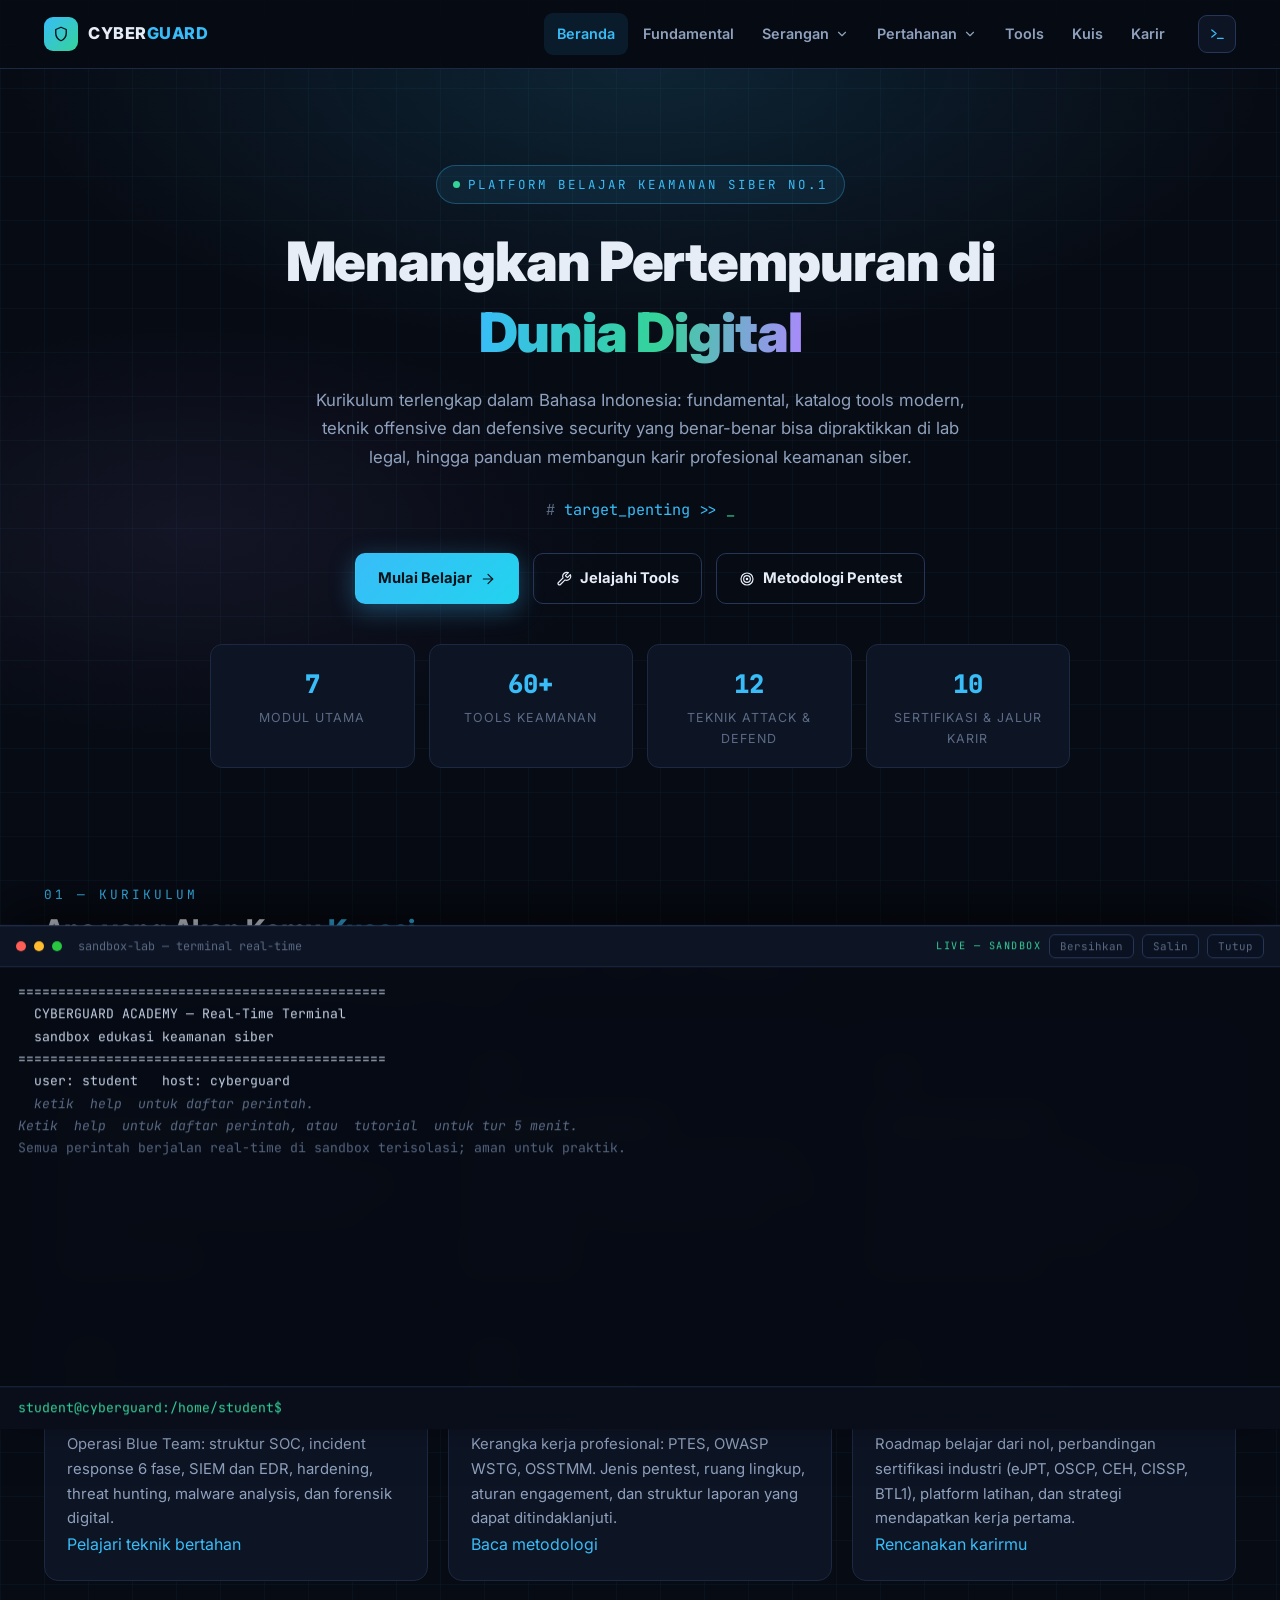
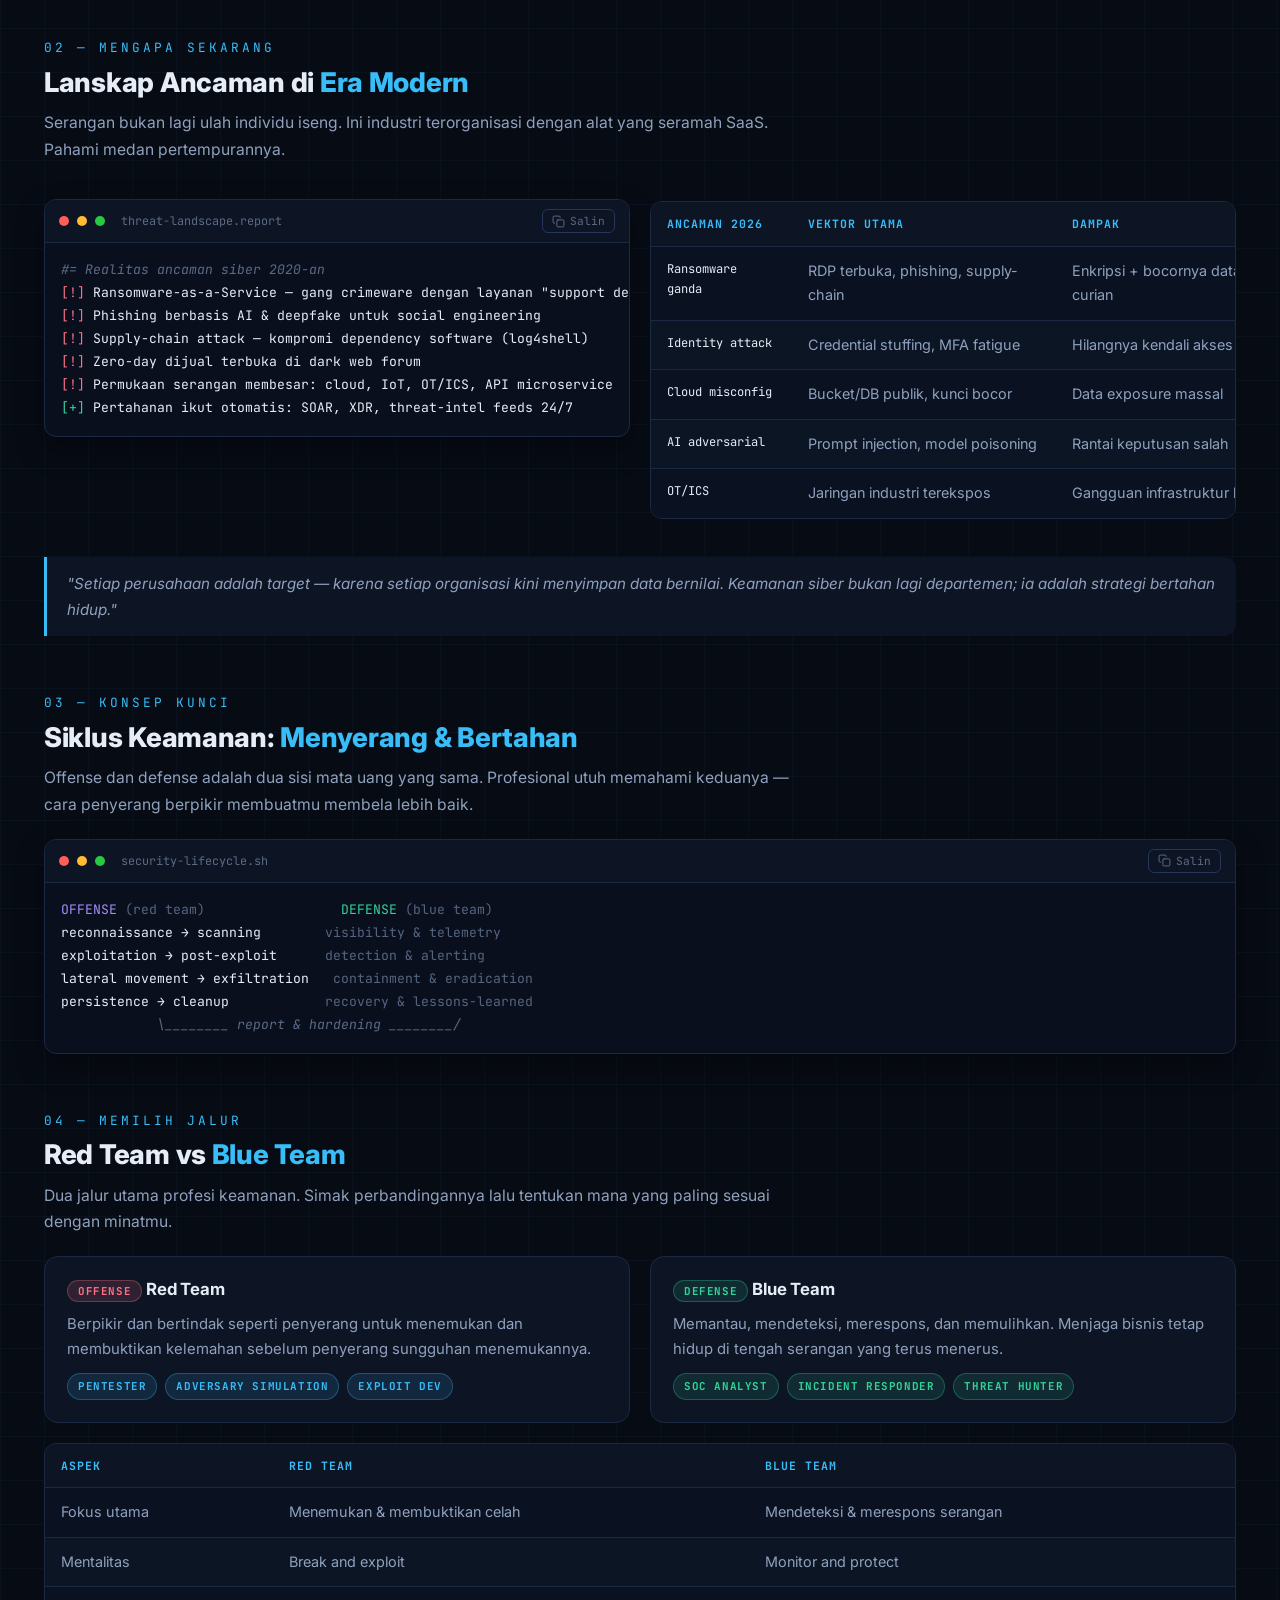
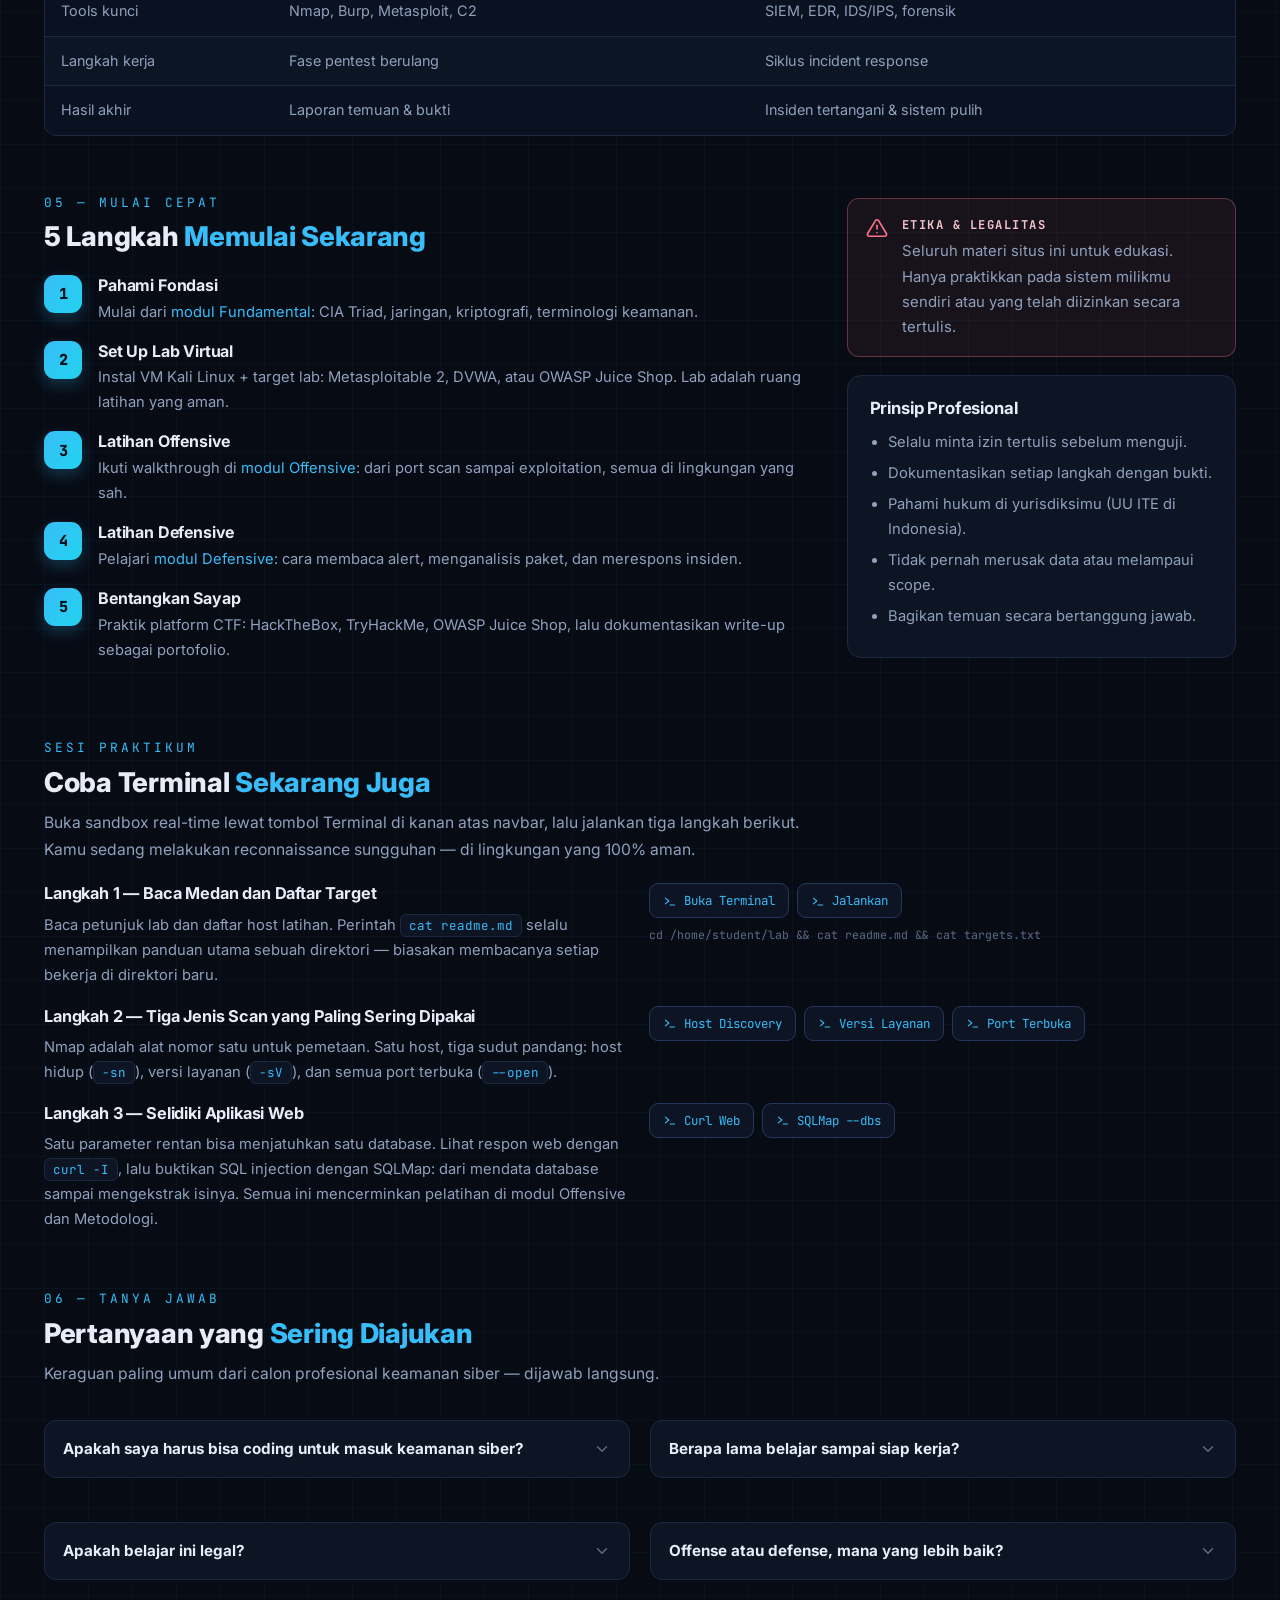
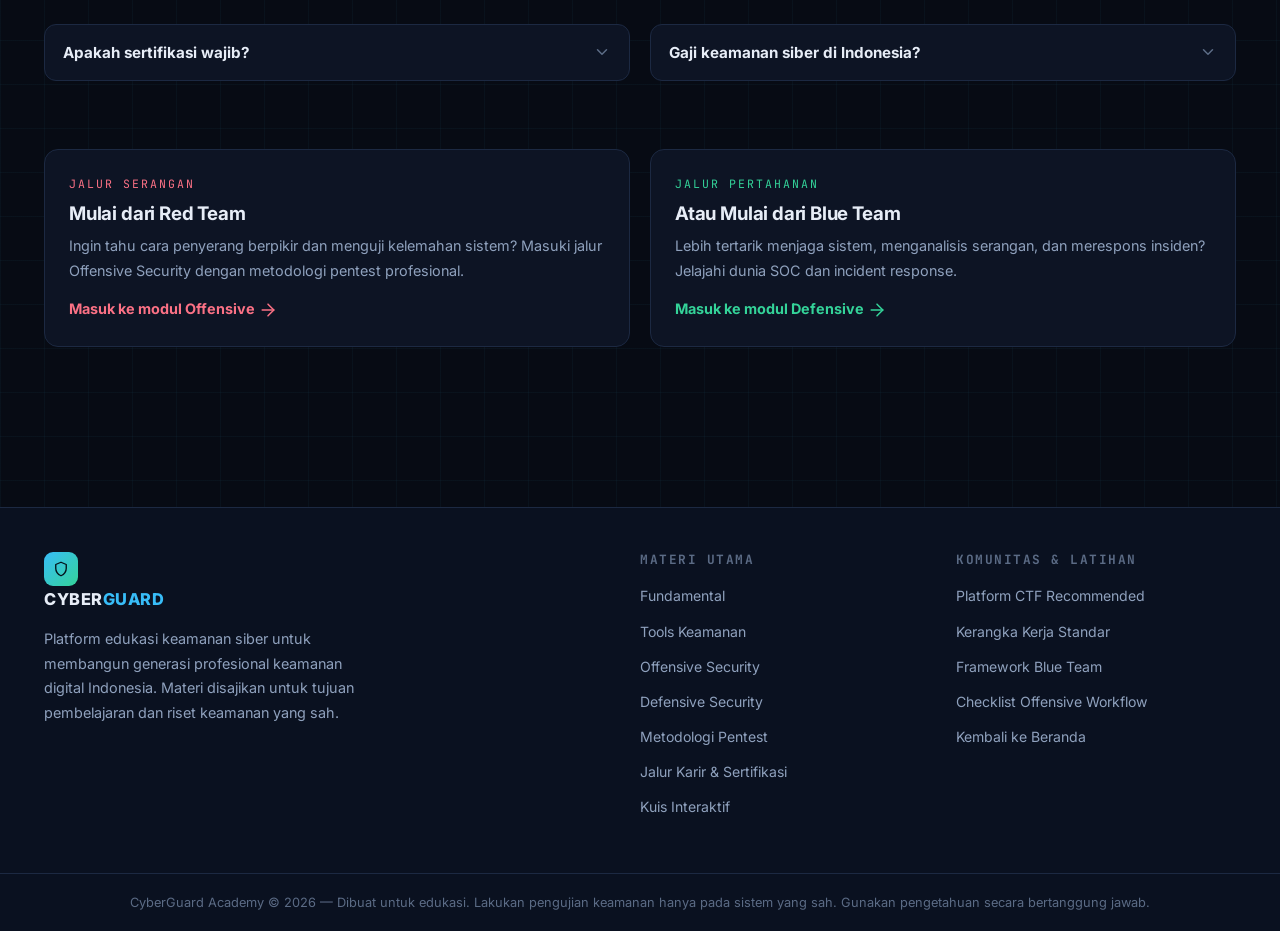
==== commit 104e82f0: "feat: lab end-to-end offensive & blue team, kuis interaktif, sandbox terminal lengkap - Kuis interak" ====
--- a/index.html
+++ b/index.html
@@ -48,8 +48,8 @@
         <span class="brand-mark"><svg><use href="#ic-shield"/></svg></span>
         <span class="brand-name">CYBER<span class="c">GUARD</span></span>
       </a>
+      <div class="nav-right">
       <button class="nav-toggle" aria-label="Menu utama"><svg><use href="#ic-menu"/></svg></button>
-      <div class="nav-right">
       <ul class="nav-links">
         <li><a class="nav-link active" href="index.html">Beranda</a></li>
         <li><a class="nav-link" href="fundamentals.html">Fundamental</a></li>
@@ -68,6 +68,7 @@
           </div>
         </li>
         <li><a class="nav-link" href="tools.html">Tools</a></li>
+        <li><a class="nav-link" href="quiz.html">Kuis</a></li>
         <li><a class="nav-link" href="careers.html">Karir</a></li>
       </ul>
       <button class="term-btn" type="button" data-term-toggle aria-label="Buka terminal"><svg><use href="#ic-terminal"/></svg></button>
@@ -387,6 +388,7 @@
           <li><a href="defensive.html">Defensive Security</a></li>
           <li><a href="methodology.html">Metodologi Pentest</a></li>
           <li><a href="careers.html">Jalur Karir &amp; Sertifikasi</a></li>
+          <li><a href="quiz.html">Kuis Interaktif</a></li>
         </ul>
       </div>
       <div>
--- a/css/styles.css
+++ b/css/styles.css
@@ -146,7 +146,7 @@
   justify-content: space-between;
   height: 68px;
 }
-.brand { display: flex; align-items: center; gap: 10px; color: var(--text); font-weight: 800; letter-spacing: 0.5px; }
+.brand { display: flex; align-items: center; gap: 10px; color: var(--text); font-weight: 800; letter-spacing: 0.5px; flex-shrink: 0; }
 .brand:hover { text-decoration: none; }
 .brand-mark {
   width: 34px; height: 34px;
@@ -219,22 +219,67 @@
 .nav-toggle svg { width: 18px; height: 18px; display: block; }
 
 @media (max-width: 1024px) {
-  .nav-toggle { display: block; }
+  .nav-toggle {
+    display: inline-flex;
+    align-items: center;
+    justify-content: center;
+    width: 40px;
+    height: 40px;
+    padding: 0;
+    transition: 0.15s;
+  }
+  .nav-toggle.open {
+    border-color: var(--cyan);
+    background: rgba(56, 189, 248, 0.12);
+    color: var(--cyan);
+  }
+  .nav-right { gap: 8px; }
+  .term-btn { margin-left: 0; }
   .nav-links {
     position: absolute;
-    top: 68px; left: 0; right: 0;
+    top: 100%;
+    left: 0;
+    right: 0;
     display: none;
     flex-direction: column;
-    background: rgba(7, 11, 20, 0.98);
+    align-items: stretch;
+    background: rgba(7, 11, 20, 0.97);
+    backdrop-filter: blur(14px);
+    -webkit-backdrop-filter: blur(14px);
     border-bottom: 1px solid var(--border-2);
-    padding: 12px 16px 16px;
+    box-shadow: 0 18px 40px rgba(0, 0, 0, 0.55);
+    padding: 10px 14px 16px;
+    gap: 2px;
+    max-height: calc(100vh - 68px);
+    overflow-y: auto;
+    -webkit-overflow-scrolling: touch;
   }
   .nav-links.open { display: flex; }
+  .nav-links > li { width: 100%; }
   .nav-dd { width: 100%; }
-  .dd-menu { position: static; box-shadow: none; opacity: 1; visibility: visible; transform: none; display: none;
-    border: none; border-left: 2px solid var(--cyan); margin: 4px 0 4px 8px; border-radius: 0; background: transparent; }
+  .nav-dd > .nav-link { justify-content: space-between; }
+  .dd-menu {
+    position: static;
+    box-shadow: none;
+    opacity: 1;
+    visibility: visible;
+    transform: none;
+    display: none;
+    border: none;
+    border-left: 2px solid var(--cyan);
+    margin: 2px 8px 4px 12px;
+    border-radius: 0;
+    background: transparent;
+    padding: 2px 0;
+  }
   .nav-dd.open .dd-menu { display: block; }
-  .nav-link { width: 100%; }
+  .nav-link {
+    width: 100%;
+    padding: 12px 14px;
+    border-radius: 10px;
+    font-size: 0.95rem;
+  }
+  .dd-menu a { padding: 11px 12px; }
 }
 
 /* ============ HERO ============ */
@@ -820,6 +865,119 @@
 .foot-note { border-top: 1px solid var(--border); padding: 18px 24px; text-align: center; color: var(--mute); font-size: 0.8rem; }
 @media (max-width: 640px) { .footer-inner { grid-template-columns: 1fr; } }
 
+/* ============ QUIZ APP (halaman quiz.html) ============ */
+.quiz-stage { animation: fadeIn 0.25s ease; }
+.quiz-tabs { row-gap: 8px; margin-bottom: 22px; border-bottom: 1px solid var(--border); }
+.quiz-tab-ic { width: 16px; height: 16px; }
+.tab-btn { display: inline-flex; align-items: center; gap: 7px; }
+.tab-btn .quiz-tab-count {
+  font-family: var(--mono);
+  font-size: 0.7rem;
+  color: var(--dim);
+  background: var(--bg-3);
+  border: 1px solid var(--border);
+  border-radius: 999px;
+  padding: 1px 8px;
+}
+.tab-btn.active .quiz-tab-count { color: var(--cyan); border-color: rgba(56,189,248,0.4); }
+
+.quiz-meta {
+  display: flex;
+  gap: 12px;
+  justify-content: space-between;
+  align-items: baseline;
+  margin: 6px 0 16px;
+  font-family: var(--mono);
+  font-size: 0.82rem;
+  color: var(--dim);
+}
+.quiz-meta b { color: var(--cyan); }
+.quiz-score b { color: var(--lime); }
+.quiz-progress {
+  height: 8px;
+  background: var(--bg-3);
+  border: 1px solid var(--border);
+  border-radius: 999px;
+  overflow: hidden;
+}
+.quiz-progress-bar {
+  height: 100%;
+  background: linear-gradient(90deg, var(--cyan), var(--cyan-2));
+  border-radius: 999px;
+  transition: width 0.3s ease;
+}
+.quiz-stage .quiz-q {
+  display: flex;
+  align-items: flex-start;
+  gap: 10px;
+  margin: 18px 0 16px;
+  font-size: 1.08rem;
+  color: var(--text);
+}
+.quiz-stage .quiz-qnum {
+  font-family: var(--mono);
+  font-size: 0.72rem;
+  color: var(--cyan);
+  background: rgba(56, 189, 248, 0.1);
+  border: 1px solid rgba(56, 189, 248, 0.25);
+  border-radius: 7px;
+  padding: 3px 9px;
+  flex-shrink: 0;
+  margin-top: 2px;
+}
+.quiz-opts { display: grid; gap: 10px; }
+.quiz-opt { width: 100%; text-align: left; align-items: baseline; }
+.quiz-opt:disabled { cursor: default; }
+.quiz-feedback { margin-top: 16px; padding: 12px 14px; border-radius: 10px; border: 1px solid transparent; }
+.quiz-feedback.ok { color: var(--lime); background: rgba(52, 211, 153, 0.08); border-color: rgba(52, 211, 153, 0.25); }
+.quiz-feedback.bad { color: var(--rose); background: rgba(251, 113, 133, 0.08); border-color: rgba(251, 113, 133, 0.25); }
+.quiz-hint { color: var(--mute); }
+
+.quiz-nav { display: flex; flex-wrap: wrap; gap: 10px; margin-top: 20px; }
+.q-btn {
+  background: var(--bg-3);
+  border: 1px solid var(--border-2);
+  color: var(--text);
+  font-weight: 700;
+  font-size: 0.9rem;
+  padding: 11px 18px;
+  border-radius: 10px;
+  cursor: pointer;
+  transition: 0.15s;
+}
+.q-btn:hover { border-color: var(--cyan); color: var(--cyan); text-decoration: none; }
+.q-next { background: linear-gradient(135deg, var(--cyan), var(--cyan-2)); color: #04121a; border-color: transparent; }
+.q-next:hover { color: #04121a; }
+.q-result { background: linear-gradient(135deg, var(--lime), var(--cyan)); color: #04120c; border-color: transparent; }
+.q-result:hover { color: #04120c; }
+.q-reset { border-style: dashed; }
+
+.quiz-result { background: var(--card); border: 1px solid var(--border-2); border-radius: 14px; padding: 24px; box-shadow: var(--shadow); }
+.quiz-verdict { text-align: center; padding: 8px 0 18px; }
+.quiz-verdict-score { font-size: 2.6rem; font-weight: 900; font-family: var(--mono); color: var(--dim); }
+.quiz-verdict-score b { color: var(--lime); }
+.quiz-verdict-pct { font-family: var(--mono); font-size: 1.05rem; color: var(--cyan); margin-top: 2px; }
+.quiz-verdict-msg { color: var(--dim); margin-top: 10px; font-size: 0.98rem; }
+.quiz-progress-lg { height: 12px; margin-bottom: 22px; }
+.quiz-review { display: grid; gap: 10px; border-top: 1px solid var(--border); padding-top: 18px; }
+.quiz-review-item { display: flex; gap: 12px; padding: 13px 14px; border-radius: 10px; border: 1px solid var(--border); background: var(--bg-2); }
+.quiz-review-item.ok { border-left: 3px solid var(--lime); }
+.quiz-review-item.bad { border-left: 3px solid var(--rose); }
+.quiz-review-mark { font-weight: 900; font-family: var(--mono); color: var(--lime); flex-shrink: 0; }
+.quiz-review-item.bad .quiz-review-mark { color: var(--rose); }
+.quiz-review-body { font-size: 0.9rem; color: var(--dim); min-width: 0; }
+.quiz-review-q { color: var(--text); margin-bottom: 4px; }
+.quiz-review-ans { margin-bottom: 4px; }
+.q-correct { color: var(--lime); font-weight: 700; }
+.q-wrong { color: var(--rose); font-weight: 700; }
+.quiz-review-exp { color: var(--mute); font-size: 0.85rem; border-top: 1px dashed var(--border); padding-top: 6px; margin-top: 6px; }
+
+@media (max-width: 640px) {
+  .quiz-meta { flex-direction: column; gap: 4px; }
+  .quiz-result { padding: 18px 14px; }
+  .quiz-verdict-score { font-size: 2rem; }
+}
+
 /* ============ BADGE LIST (tools) ============ */
 .tooltip-grid { display: grid; grid-template-columns: repeat(auto-fill, minmax(310px, 1fr)); gap: 18px; margin-top: 16px; }
 
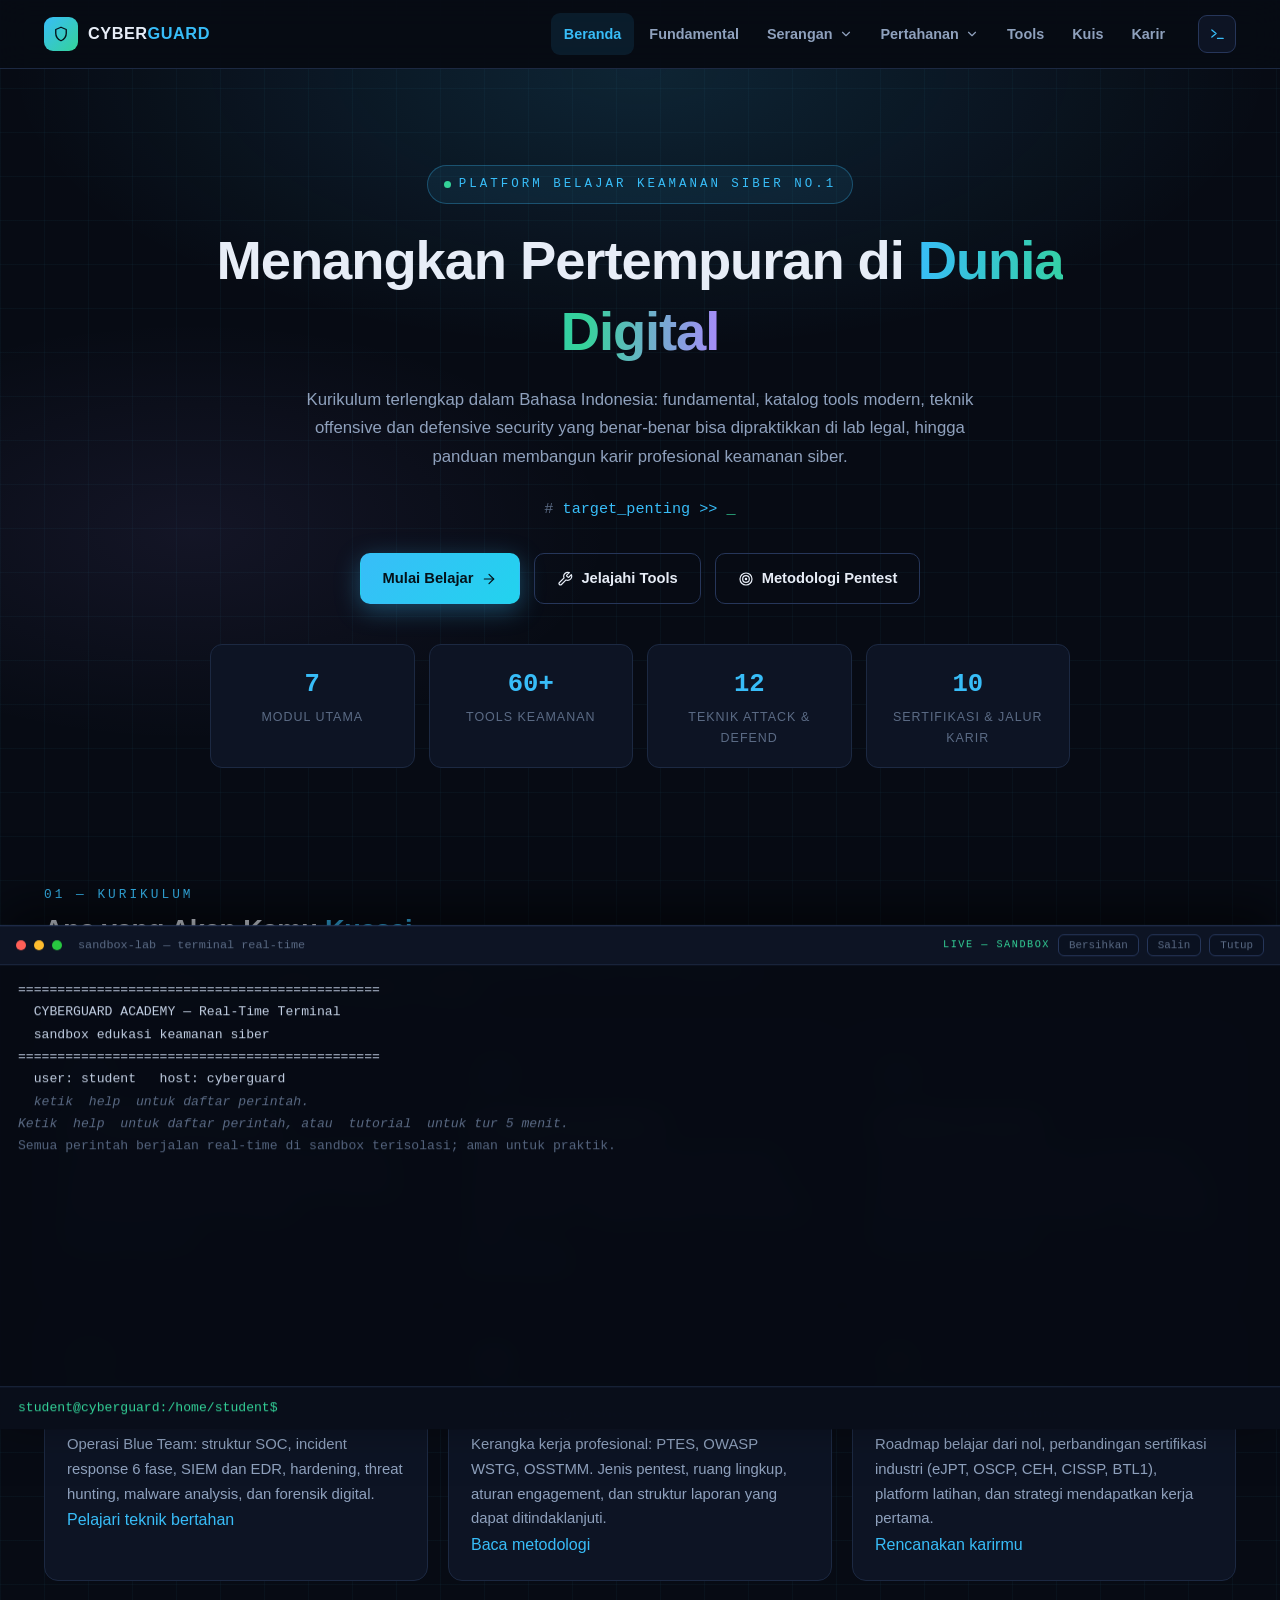
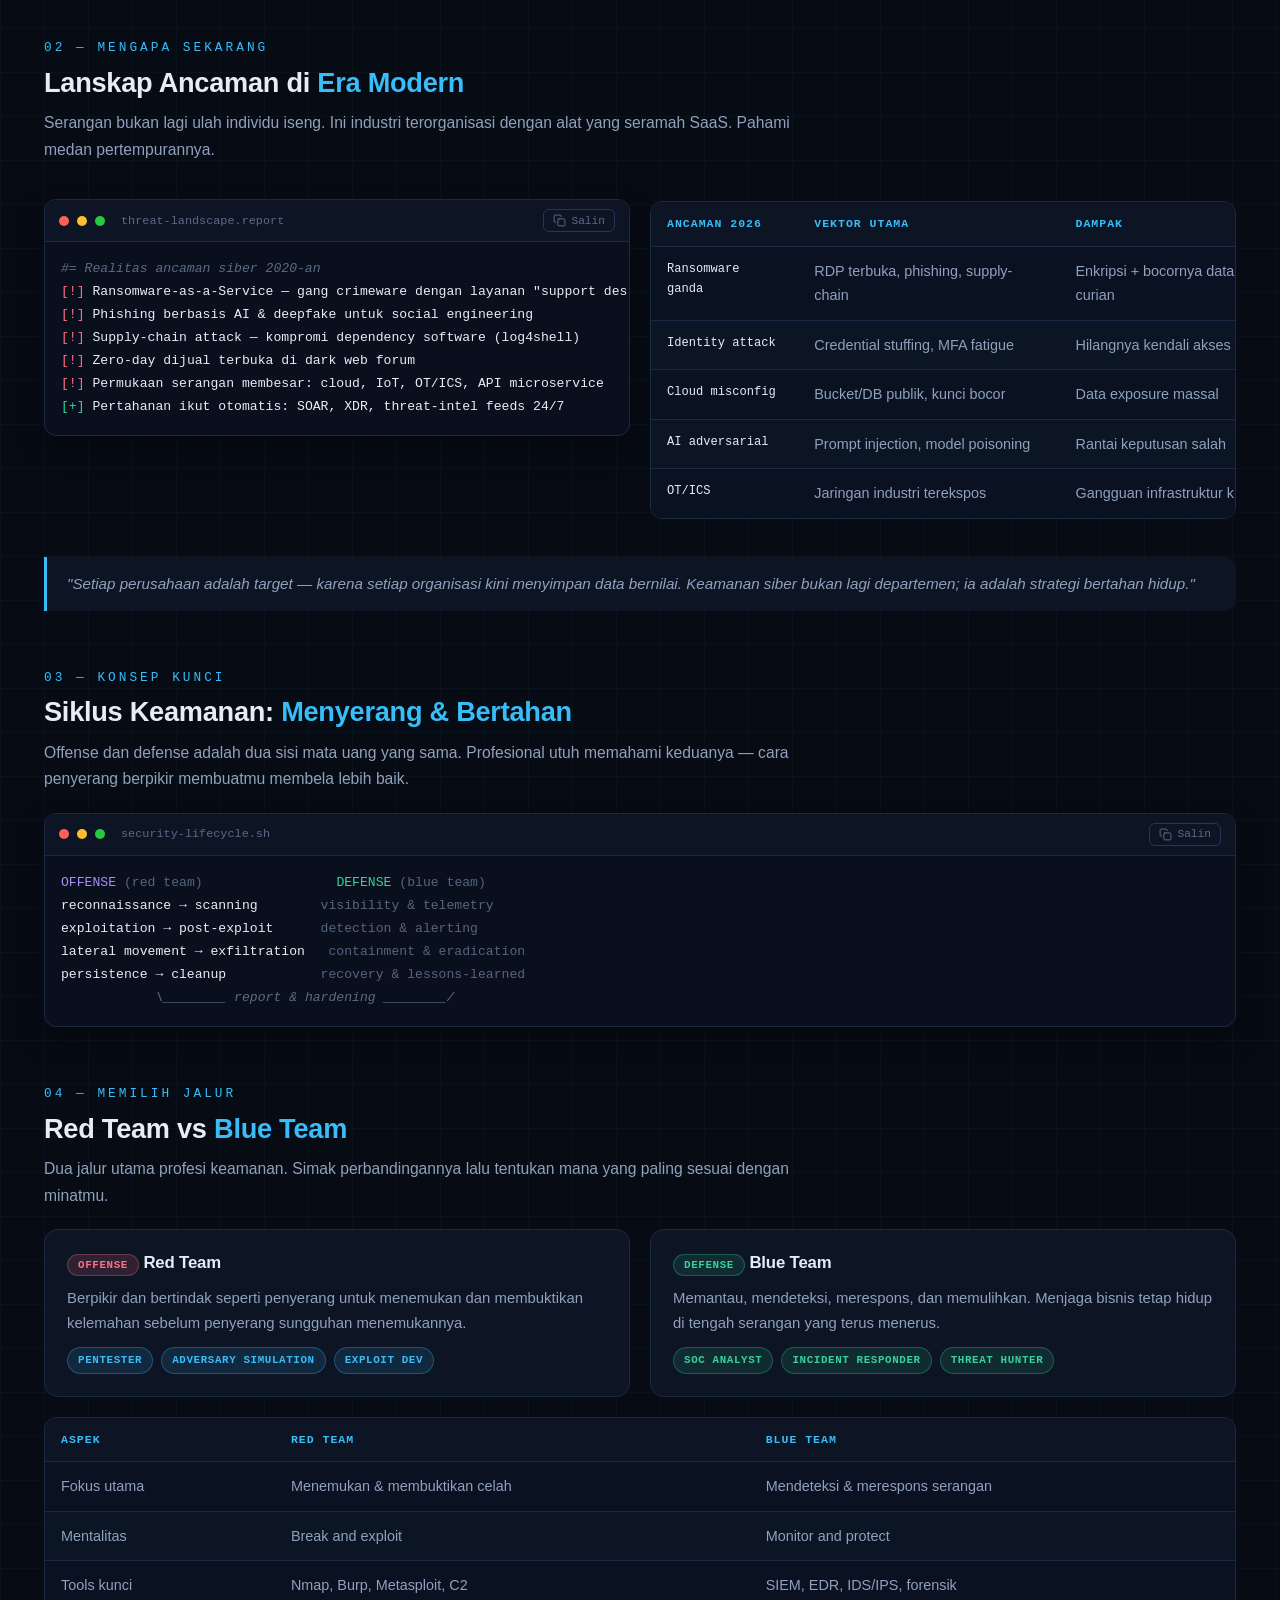
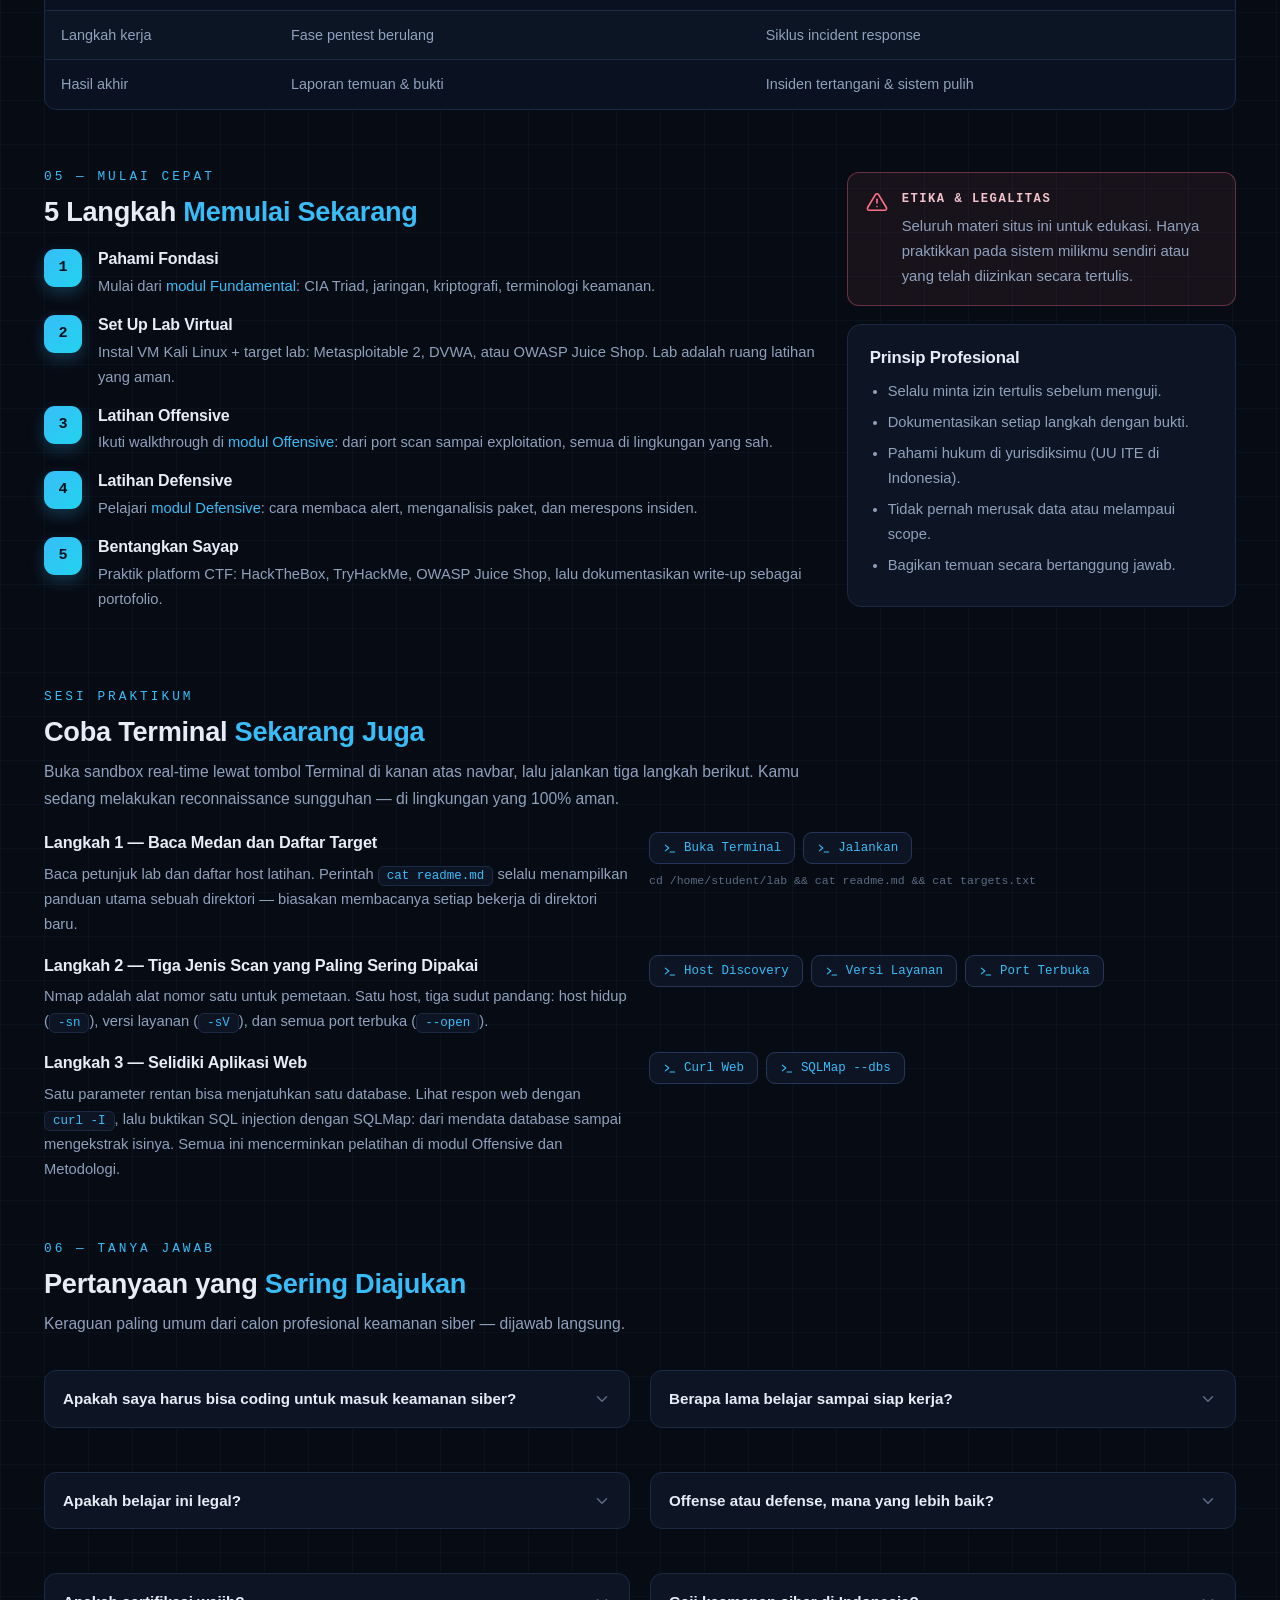
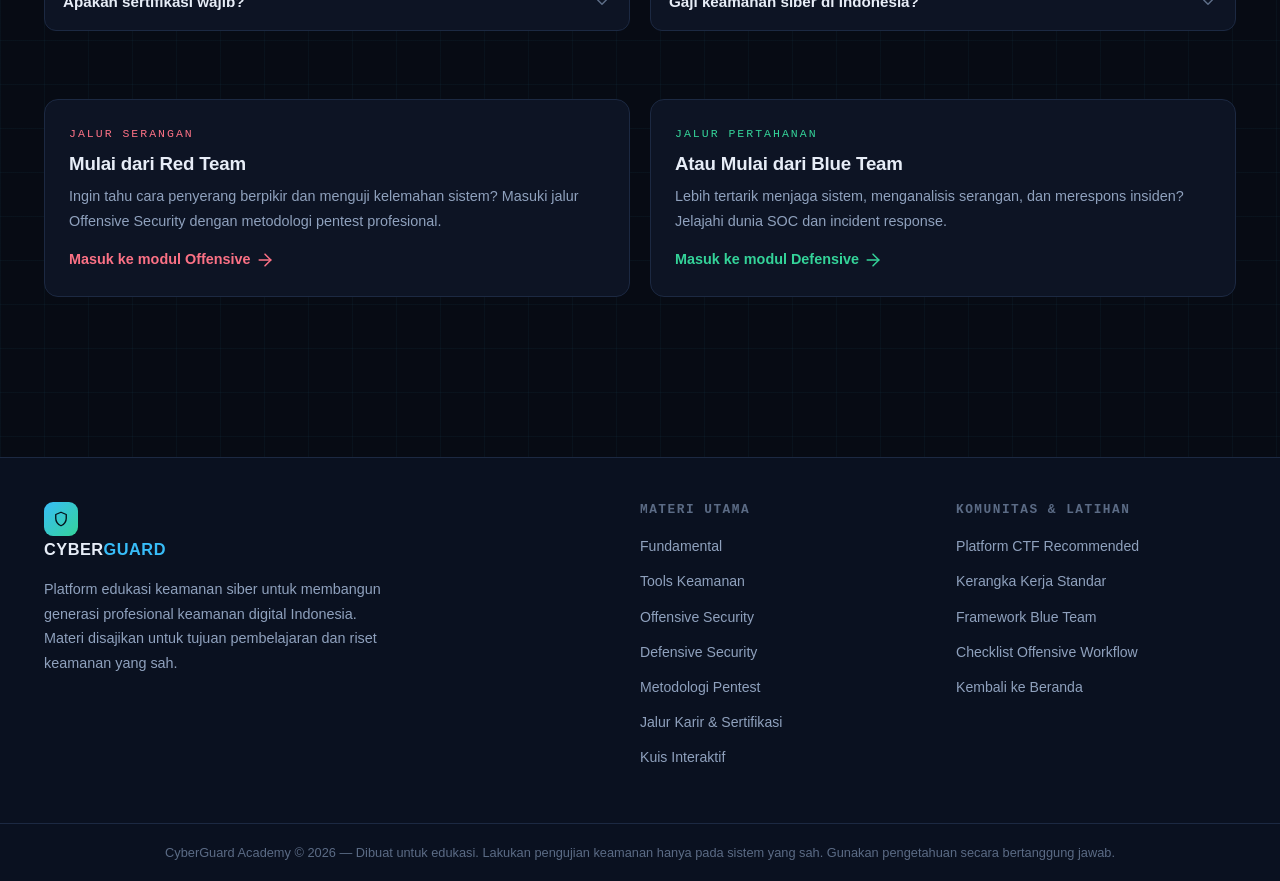
==== commit c4402671: "feat: kuis 607 soal, simulasi penuh end-to-end, dan security headers - bank soal diperluas jadi 607 " ====
--- a/index.html
+++ b/index.html
@@ -3,6 +3,8 @@
 <head>
   <meta charset="UTF-8">
   <meta name="viewport" content="width=device-width, initial-scale=1.0">
+  <meta http-equiv="Content-Security-Policy" content="default-src 'self'; script-src 'self'; style-src 'self' 'unsafe-inline' https://fonts.googleapis.com; font-src 'self' https://fonts.gstatic.com data:; img-src 'self' data:; connect-src 'self'; object-src 'none'; base-uri 'self'; form-action 'self'; frame-ancestors 'none'">
+  <meta name="referrer" content="no-referrer">
   <meta name="description" content="CyberGuard Academy — platform pembelajaran keamanan siber terlengkap: fundamental, tools, offensive & defensive security, metodologi pentest, dan jalur karir.">
   <title>CyberGuard Academy — Pusat Pembelajaran Keamanan Siber</title>
   <link rel="preconnect" href="https://fonts.googleapis.com">
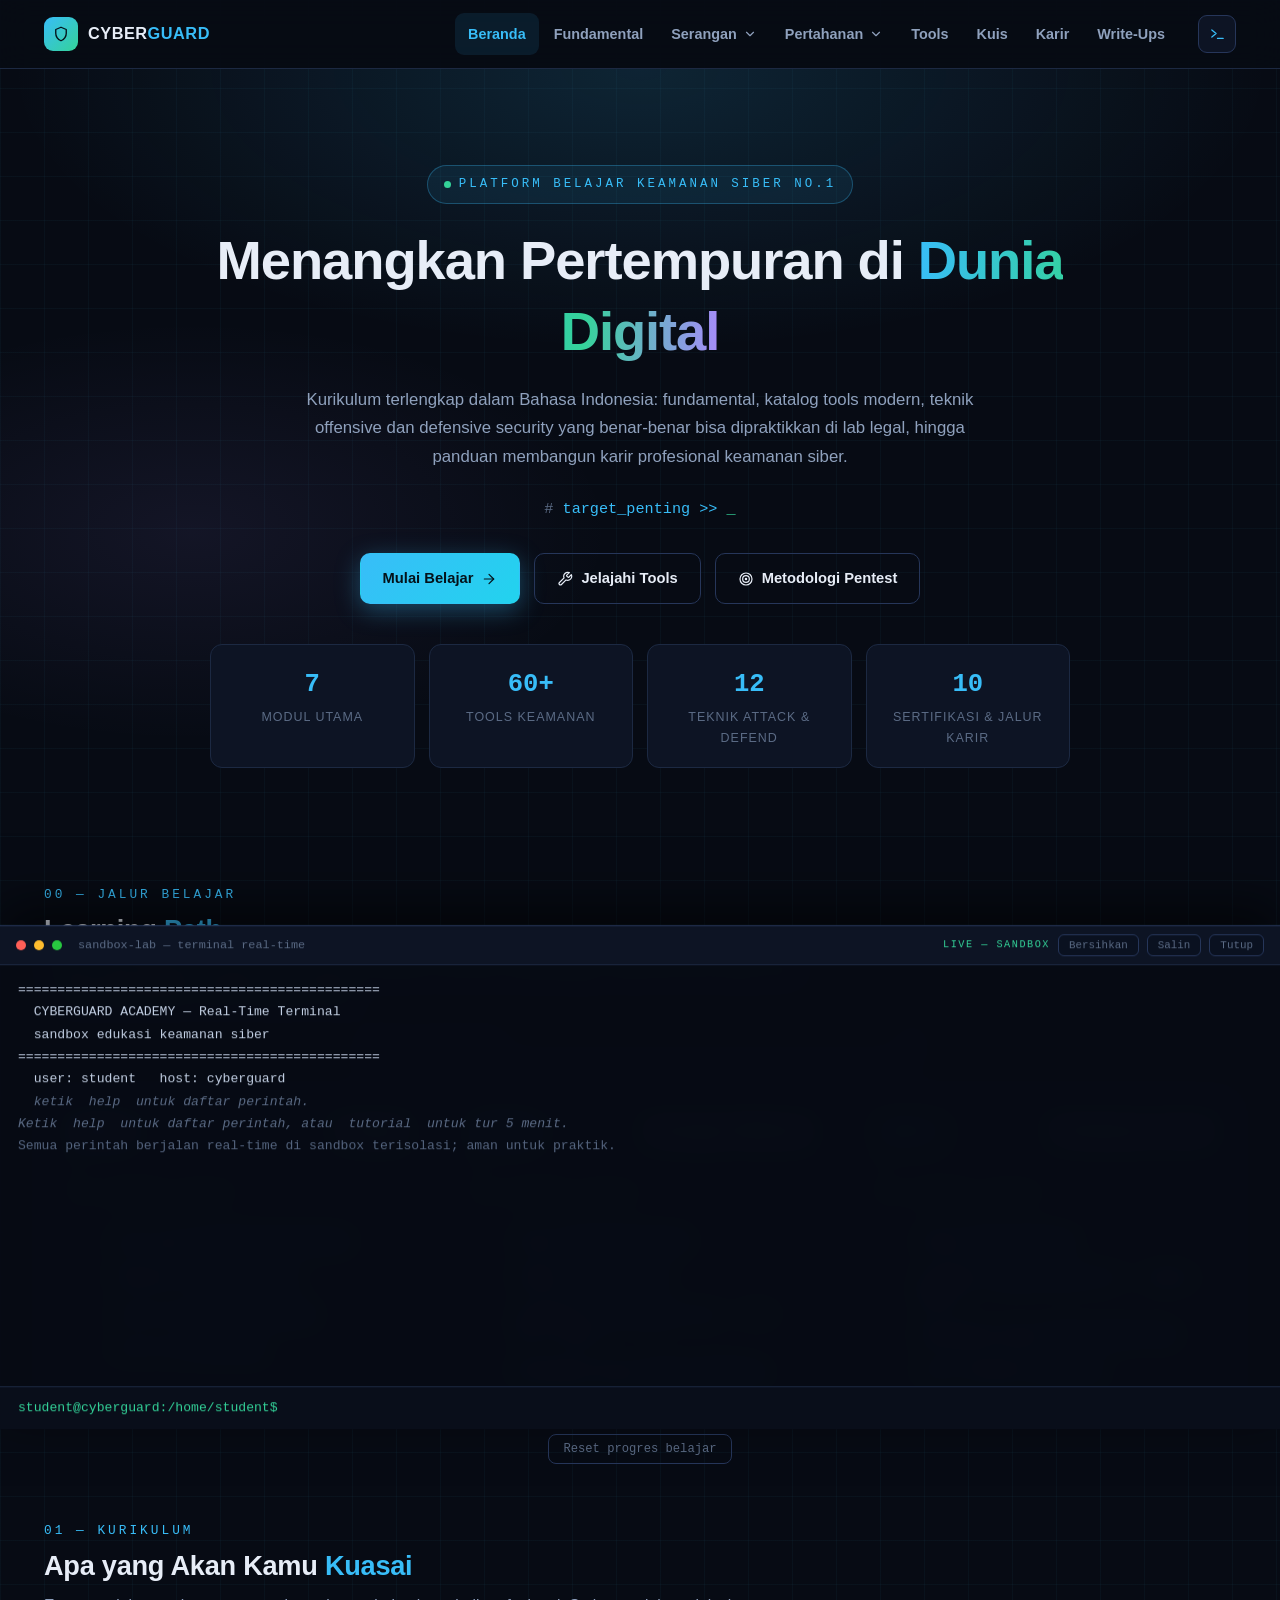
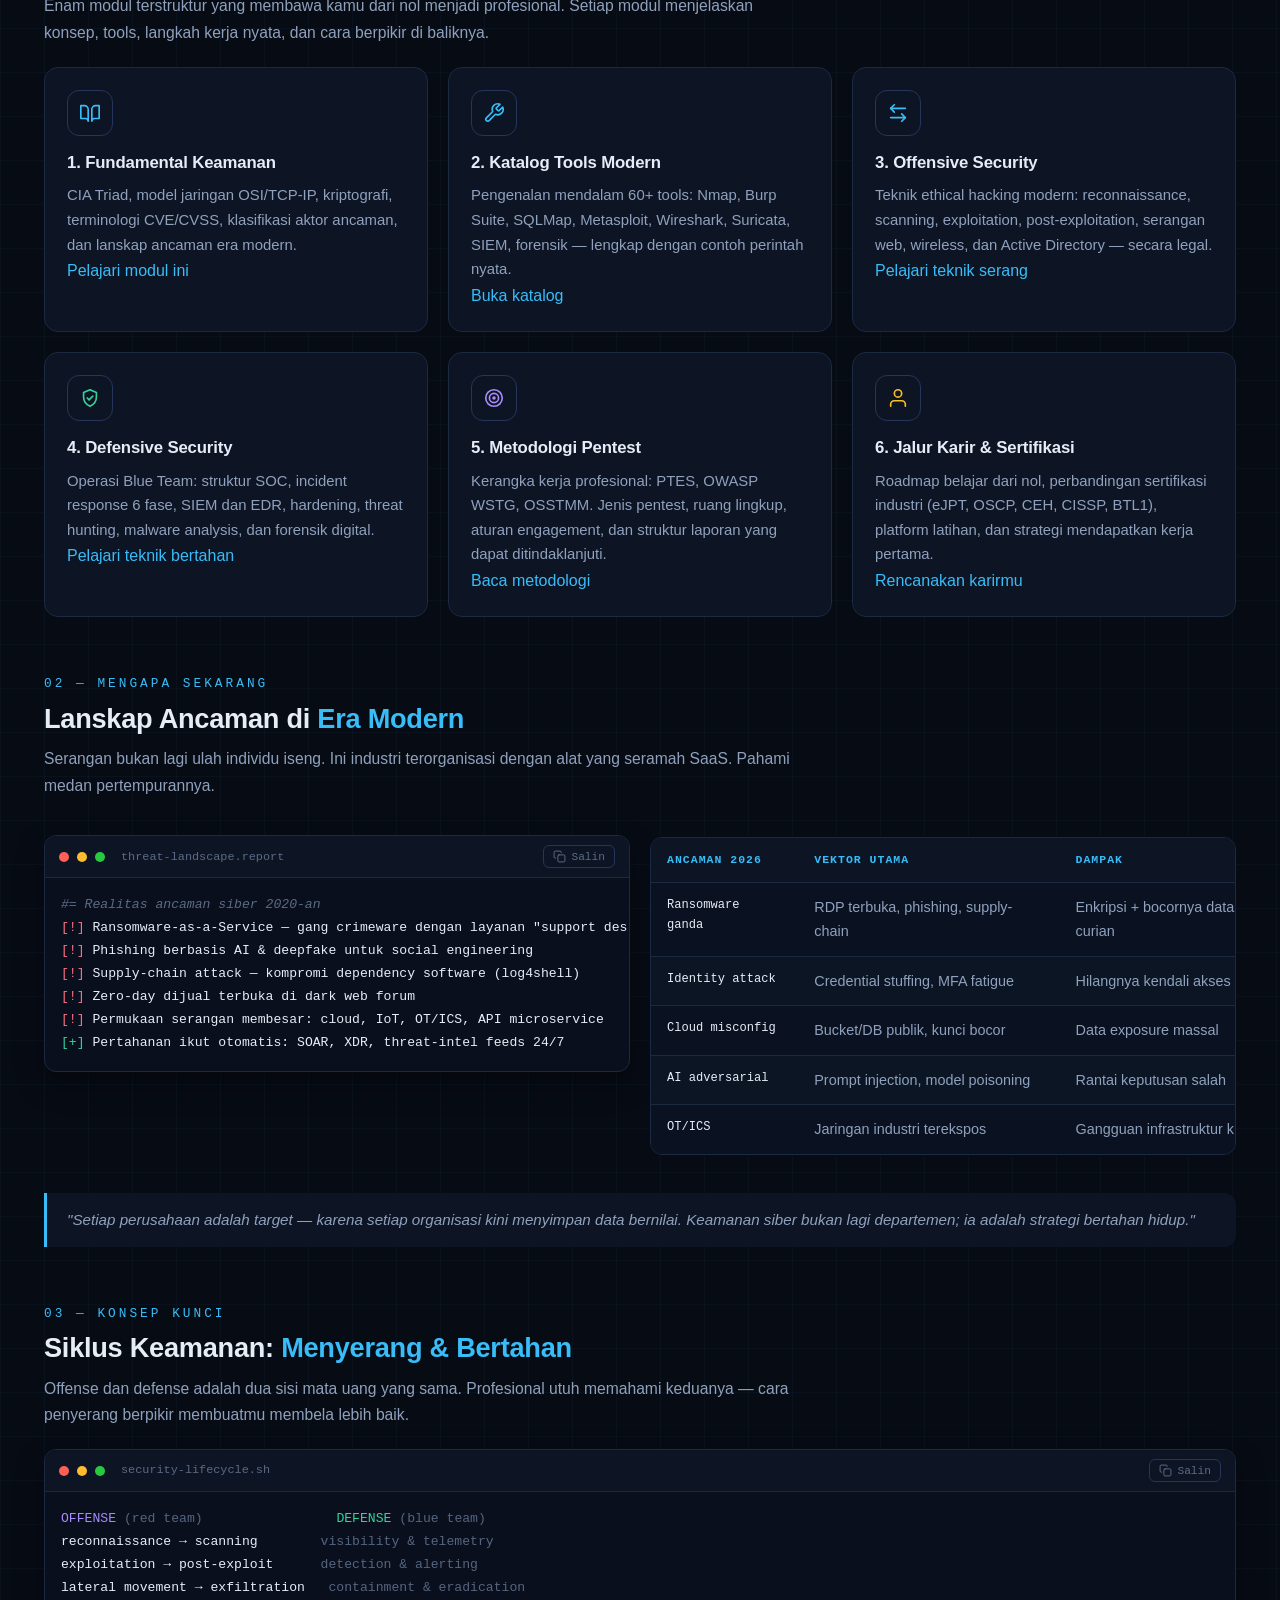
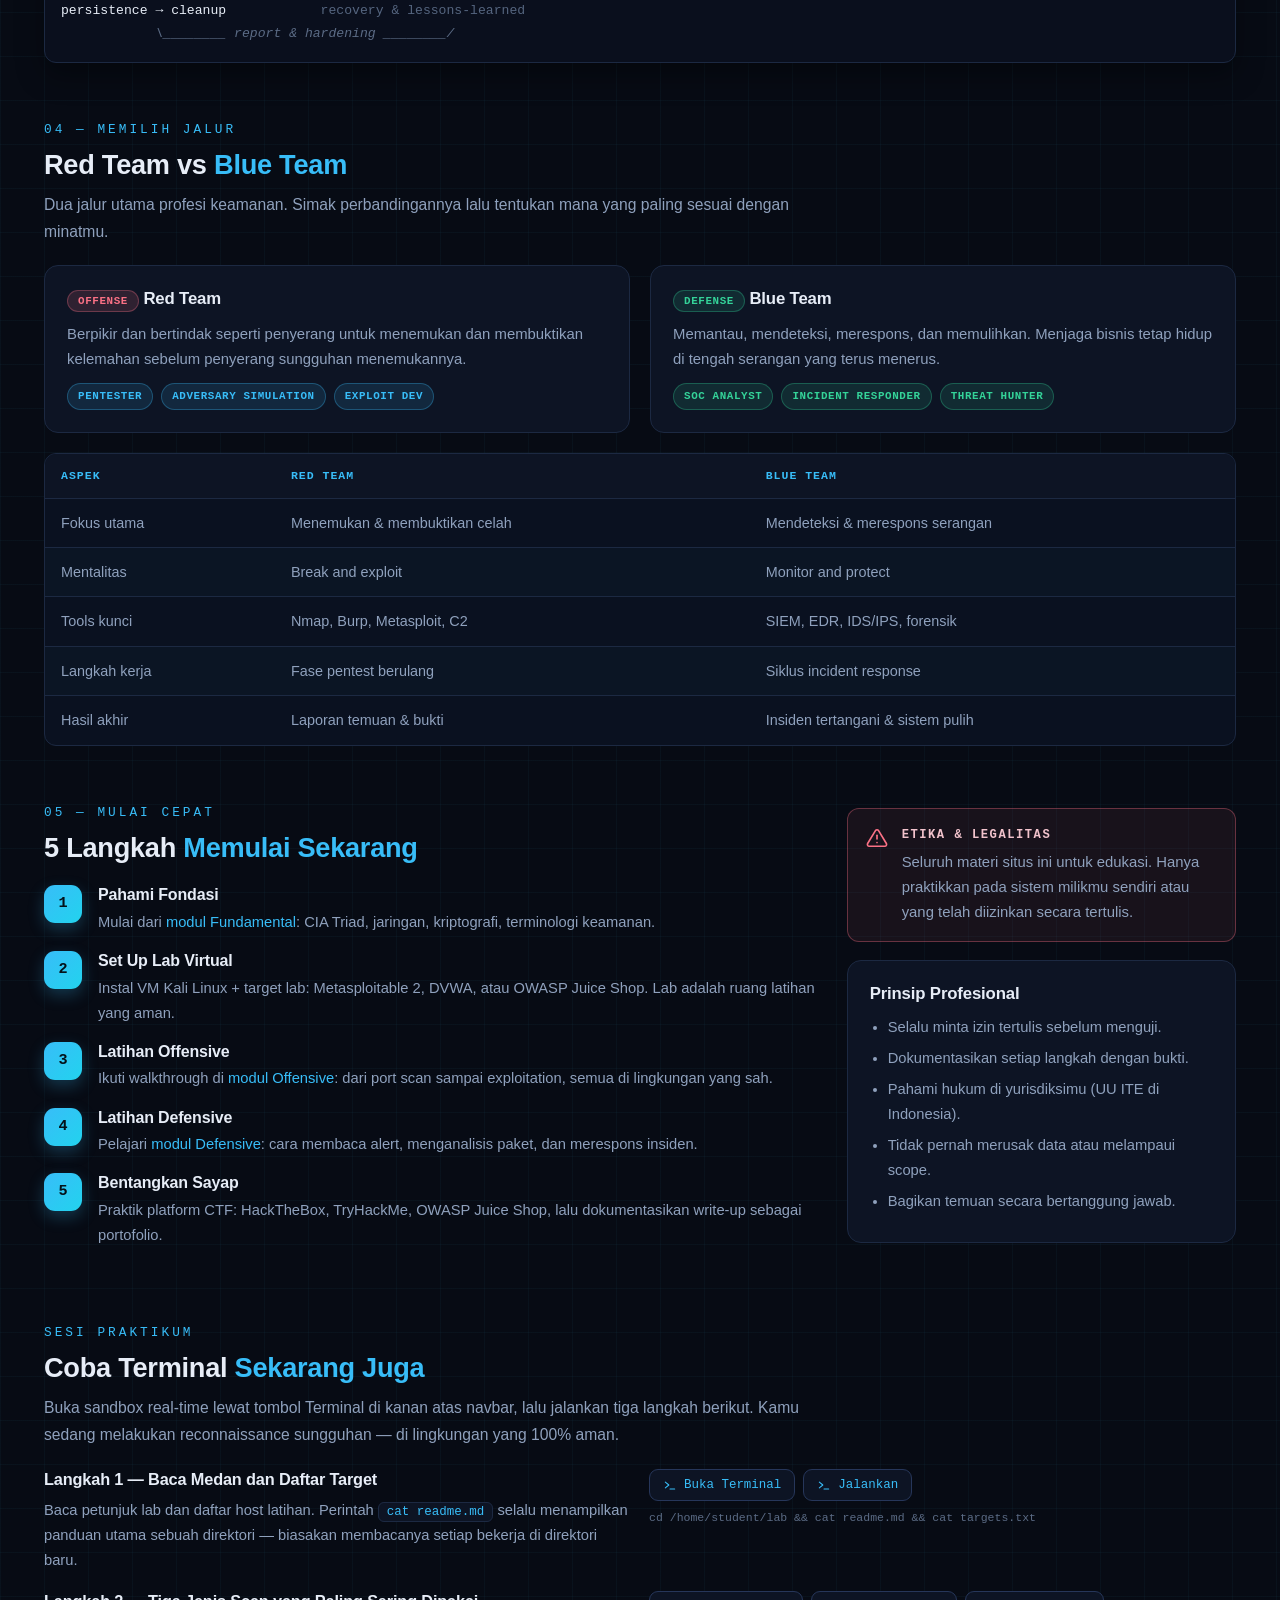
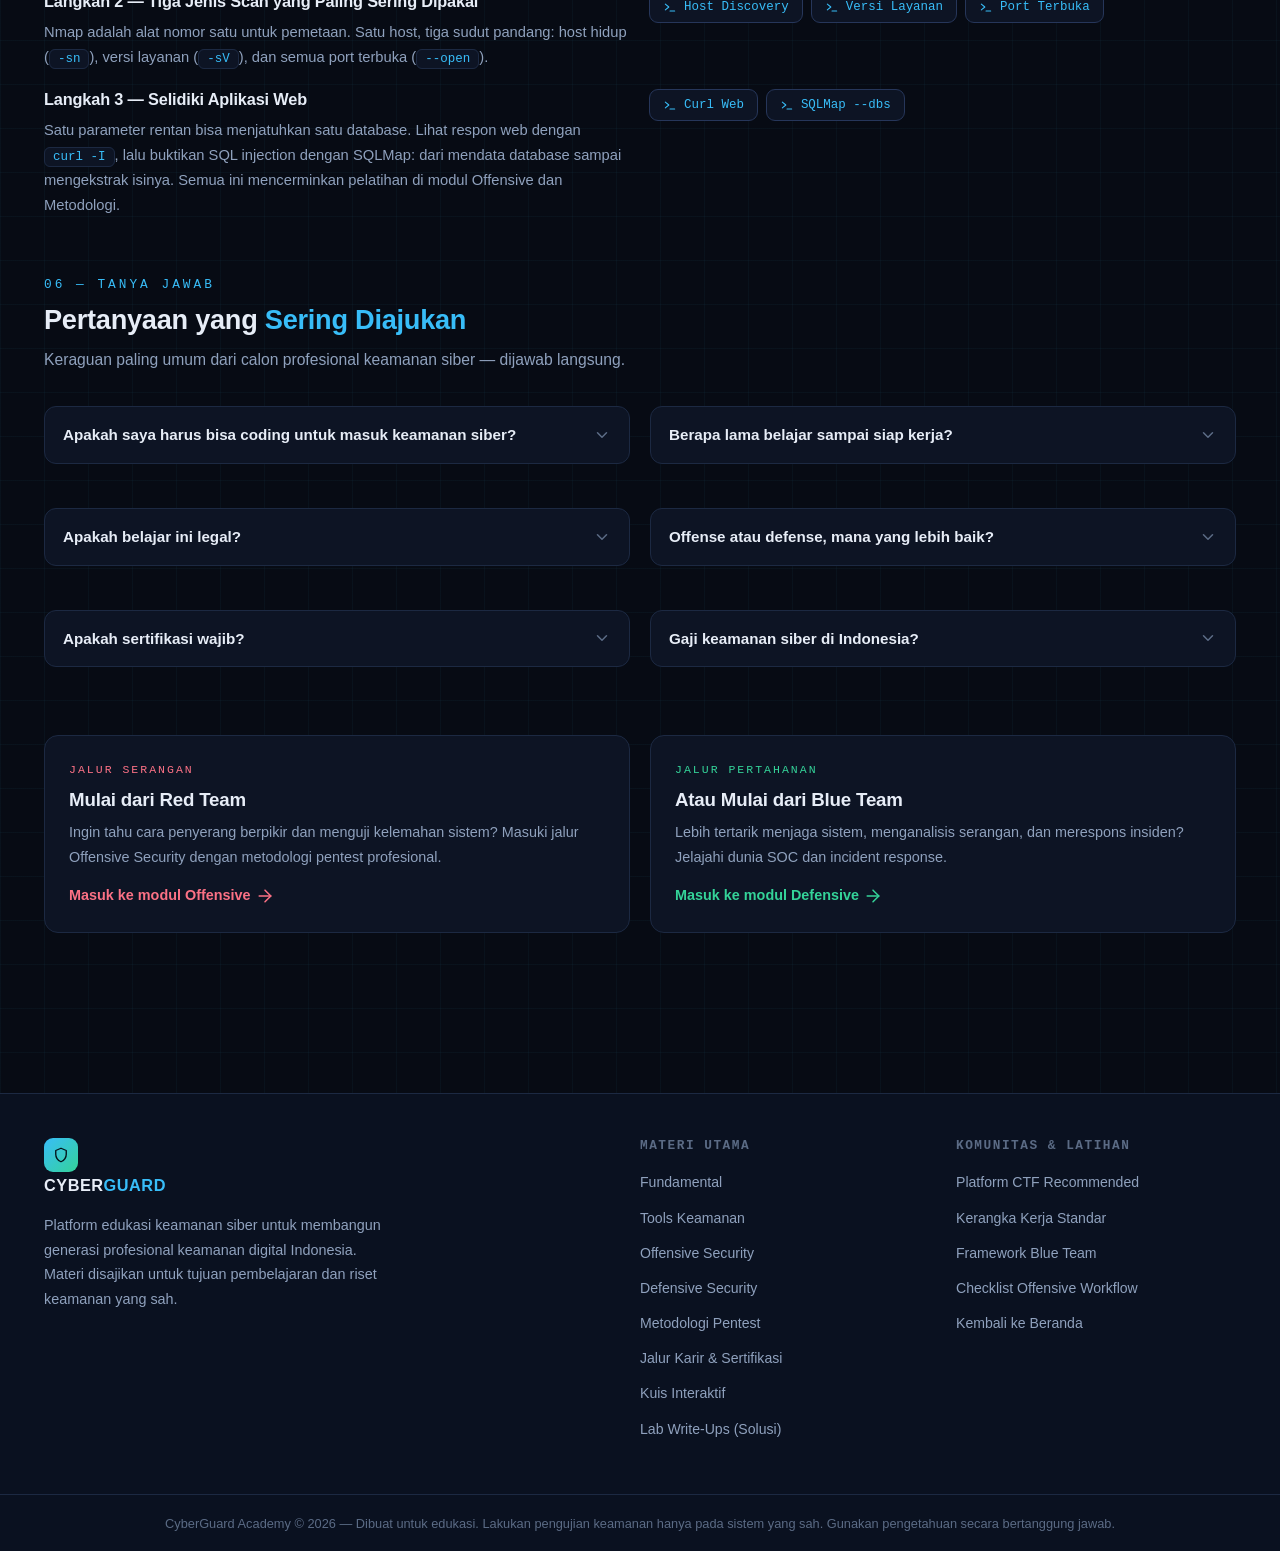
==== commit d8cd638d: "feat: learning path interaktif, halaman writeups, favicon + og meta, sitemap/robots/security.txt" ====
--- a/index.html
+++ b/index.html
@@ -5,6 +5,13 @@
   <meta name="viewport" content="width=device-width, initial-scale=1.0">
   <meta http-equiv="Content-Security-Policy" content="default-src 'self'; script-src 'self'; style-src 'self' 'unsafe-inline' https://fonts.googleapis.com; font-src 'self' https://fonts.gstatic.com data:; img-src 'self' data:; connect-src 'self'; object-src 'none'; base-uri 'self'; form-action 'self'; frame-ancestors 'none'">
   <meta name="referrer" content="no-referrer">
+  <link rel="icon" type="image/svg+xml" href="favicon.svg">
+  <meta property="og:type" content="website">
+  <meta property="og:site_name" content="CyberGuard Academy">
+  <meta property="og:title" content="CyberGuard Academy — Pusat Pembelajaran Keamanan Siber">
+  <meta property="og:description" content="Jalur belajar keamanan siber dari nol sampai siap kerja: fundamental, offensive, defensive, tools, metodologi pentest, hingga karier.">
+  <meta property="og:image" content="https://zyraaatod.github.io/Sixth/assets/og-banner.svg">
+  <meta name="twitter:card" content="summary_large_image">
   <meta name="description" content="CyberGuard Academy — platform pembelajaran keamanan siber terlengkap: fundamental, tools, offensive & defensive security, metodologi pentest, dan jalur karir.">
   <title>CyberGuard Academy — Pusat Pembelajaran Keamanan Siber</title>
   <link rel="preconnect" href="https://fonts.googleapis.com">
@@ -72,6 +79,7 @@
         <li><a class="nav-link" href="tools.html">Tools</a></li>
         <li><a class="nav-link" href="quiz.html">Kuis</a></li>
         <li><a class="nav-link" href="careers.html">Karir</a></li>
+        <li><a class="nav-link" href="writeups.html">Write-Ups</a></li>
       </ul>
       <button class="term-btn" type="button" data-term-toggle aria-label="Buka terminal"><svg><use href="#ic-terminal"/></svg></button>
       </div>
@@ -100,6 +108,70 @@
   </header>
 
   <div class="container">
+
+    <!-- ============ JALUR BELAJAR ============ -->
+    <section class="section" id="learning-path">
+      <div class="sec-head">
+        <span class="sec-num">00 — jalur belajar</span>
+        <h2 class="sec-title">Learning <span class="accent">Path</span></h2>
+        <p class="sec-sub">Tandai setiap langkah, progress-mu disimpan otomatis di browser (localStorage). Mulai dari level yang cocok — tidak ada paksaan untuk mematuhi urutan.</p>
+      </div>
+      <div class="path-overall">
+        <div class="lb"><span>progres keseluruhan</span><span data-path-global-label>0%</span></div>
+        <div class="path-bar"><span class="path-fill" data-path-global></span></div>
+      </div>
+      <div class="path-grid">
+
+        <article class="card path-card reveal" data-path-card data-key="lvl1">
+          <div class="path-head">
+            <span class="tag tag-perm">Level 1</span>
+            <span class="path-name">Fondasi</span>
+          </div>
+          <div class="path-bar"><span class="path-fill" data-path-fill></span></div>
+          <p class="path-label" data-path-label>0/4 langkah selesai</p>
+          <ul class="path-list">
+            <li><label><input type="checkbox" data-path-check data-idx="0"><span>Kuasi modul <a href="fundamentals.html">Fundamental Keamanan</a></span></label></li>
+            <li><label><input type="checkbox" data-path-check data-idx="1"><span>Pahami 60+ <a href="tools.html">Tools Keamanan</a></span></label></li>
+            <li><label><input type="checkbox" data-path-check data-idx="2"><span>Lolos 25 soal <a href="quiz.html">Kuis Fundamental</a></span></label></li>
+            <li><label><input type="checkbox" data-path-check data-idx="3"><span>Lolos 20 soal <a href="quiz.html">Kuis Tools</a></span></label></li>
+          </ul>
+        </article>
+
+        <article class="card path-card reveal" data-path-card data-key="lvl2">
+          <div class="path-head">
+            <span class="tag tag-rec">Level 2</span>
+            <span class="path-name">Serangan (Offense)</span>
+          </div>
+          <div class="path-bar"><span class="path-fill" data-path-fill></span></div>
+          <p class="path-label" data-path-label>0/4 langkah selesai</p>
+          <ul class="path-list">
+            <li><label><input type="checkbox" data-path-check data-idx="0"><span>Pahami <a href="methodology.html">Metodologi Pentest</a></span></label></li>
+            <li><label><input type="checkbox" data-path-check data-idx="1"><span>Pelajari <a href="offensive.html">Modul Offensive</a></span></label></li>
+            <li><label><input type="checkbox" data-path-check data-idx="2"><span>Tuntaskan <a href="offensive.html#simulasi">Lab Serangan</a> (nmap → SSH → root → pivot)</span></label></li>
+            <li><label><input type="checkbox" data-path-check data-idx="3"><span>Bandingkan dengan <a href="writeups.html#off">Write-Up Offensive</a></span></label></li>
+          </ul>
+        </article>
+
+        <article class="card path-card reveal" data-path-card data-key="lvl3">
+          <div class="path-head">
+            <span class="tag tag-def">Level 3</span>
+            <span class="path-name">Pertahanan &amp; Karir</span>
+          </div>
+          <div class="path-bar"><span class="path-fill" data-path-fill></span></div>
+          <p class="path-label" data-path-label>0/4 langkah selesai</p>
+          <ul class="path-list">
+            <li><label><input type="checkbox" data-path-check data-idx="0"><span>Pelajari <a href="defensive.html">Modul Defensive</a></span></label></li>
+            <li><label><input type="checkbox" data-path-check data-idx="1"><span>Tuntaskan <a href="defensive.html#simulasi">Lab Blue Team</a> (alert → validasi → blokir)</span></label></li>
+            <li><label><input type="checkbox" data-path-check data-idx="2"><span>Bandingkan dengan <a href="writeups.html#def">Write-Up Blue Team</a></span></label></li>
+            <li><label><input type="checkbox" data-path-check data-idx="3"><span>Susun roadmap di <a href="careers.html">Jalur Karir</a></span></label></li>
+          </ul>
+        </article>
+
+      </div>
+      <div class="path-reset">
+        <button type="button" data-path-reset>Reset progres belajar</button>
+      </div>
+    </section>
 
     <!-- ============ MODUL ============ -->
     <section class="section">
@@ -391,6 +463,7 @@
           <li><a href="methodology.html">Metodologi Pentest</a></li>
           <li><a href="careers.html">Jalur Karir &amp; Sertifikasi</a></li>
           <li><a href="quiz.html">Kuis Interaktif</a></li>
+          <li><a href="writeups.html">Lab Write-Ups (Solusi)</a></li>
         </ul>
       </div>
       <div>
--- a/css/styles.css
+++ b/css/styles.css
@@ -1158,4 +1158,26 @@
 }
 .run-btn:hover { border-color: var(--cyan); background: rgba(56, 189, 248, 0.12); }
 .run-btn svg { width: 14px; height: 14px; }
-.run-hint { font-family: var(--mono); font-size: 0.72rem; color: var(--mute); line-height: 1.6; }+.run-hint { font-family: var(--mono); font-size: 0.72rem; color: var(--mute); line-height: 1.6; }
+/* ============ LEARNING PATH ============ */
+.path-overall { max-width: 560px; margin: 6px auto 26px; }
+.path-overall .lb { display: flex; justify-content: space-between; font-size: 0.78rem; color: var(--mute); margin-bottom: 6px; font-family: var(--mono); }
+.path-grid { display: grid; grid-template-columns: repeat(auto-fit, minmax(290px, 1fr)); gap: 18px; }
+.path-card { display: flex; flex-direction: column; gap: 14px; }
+.path-head { display: flex; align-items: center; justify-content: space-between; gap: 10px; }
+.path-name { font-weight: 800; color: var(--text); font-size: 1.05rem; letter-spacing: 0.02em; }
+.path-label { font-family: var(--mono); font-size: 0.74rem; color: var(--mute); }
+.path-bar { height: 10px; border-radius: 999px; background: var(--bg-3); border: 1px solid var(--border); overflow: hidden; }
+.path-fill { display: block; height: 100%; width: 0; border-radius: 999px; background: linear-gradient(90deg, var(--cyan), var(--lime)); transition: width 0.4s ease; font-size: 0.58rem; line-height: 10px; text-align: right; padding-right: 4px; color: #04121f; font-family: var(--mono); font-weight: 700; overflow: hidden; white-space: nowrap; }
+.path-list { list-style: none; display: flex; flex-direction: column; gap: 10px; padding: 0; margin: 0; }
+.path-list li { display: flex; align-items: flex-start; gap: 9px; }
+.path-list label { display: flex; align-items: flex-start; gap: 9px; cursor: pointer; line-height: 1.45; font-size: 0.9rem; color: var(--dim); }
+.path-list input[type="checkbox"] { appearance: none; min-width: 17px; height: 17px; border: 1.6px solid var(--border-2); border-radius: 5px; background: var(--bg-2); margin-top: 2px; flex: none; cursor: pointer; position: relative; transition: 0.15s; }
+.path-list input[type="checkbox"]:checked { background: var(--cyan); border-color: var(--cyan); }
+.path-list input[type="checkbox"]:checked::after { content: ""; position: absolute; left: 4px; top: 0; width: 5px; height: 9px; border: solid #06121f; border-width: 0 2px 2px 0; transform: rotate(45deg); }
+.path-list li.done label span { color: var(--mute); text-decoration: line-through; }
+.path-list a { color: var(--cyan); text-decoration: none; border-bottom: 1px dashed var(--border-2); }
+.path-list a:hover { color: var(--lime); border-color: var(--lime); }
+.path-reset { text-align: center; margin-top: 22px; }
+.path-reset button { background: none; border: 1px solid var(--border-2); color: var(--mute); font-family: var(--mono); font-size: 0.76rem; padding: 7px 14px; border-radius: 8px; cursor: pointer; transition: 0.15s; }
+.path-reset button:hover { color: var(--rose); border-color: var(--rose); }
